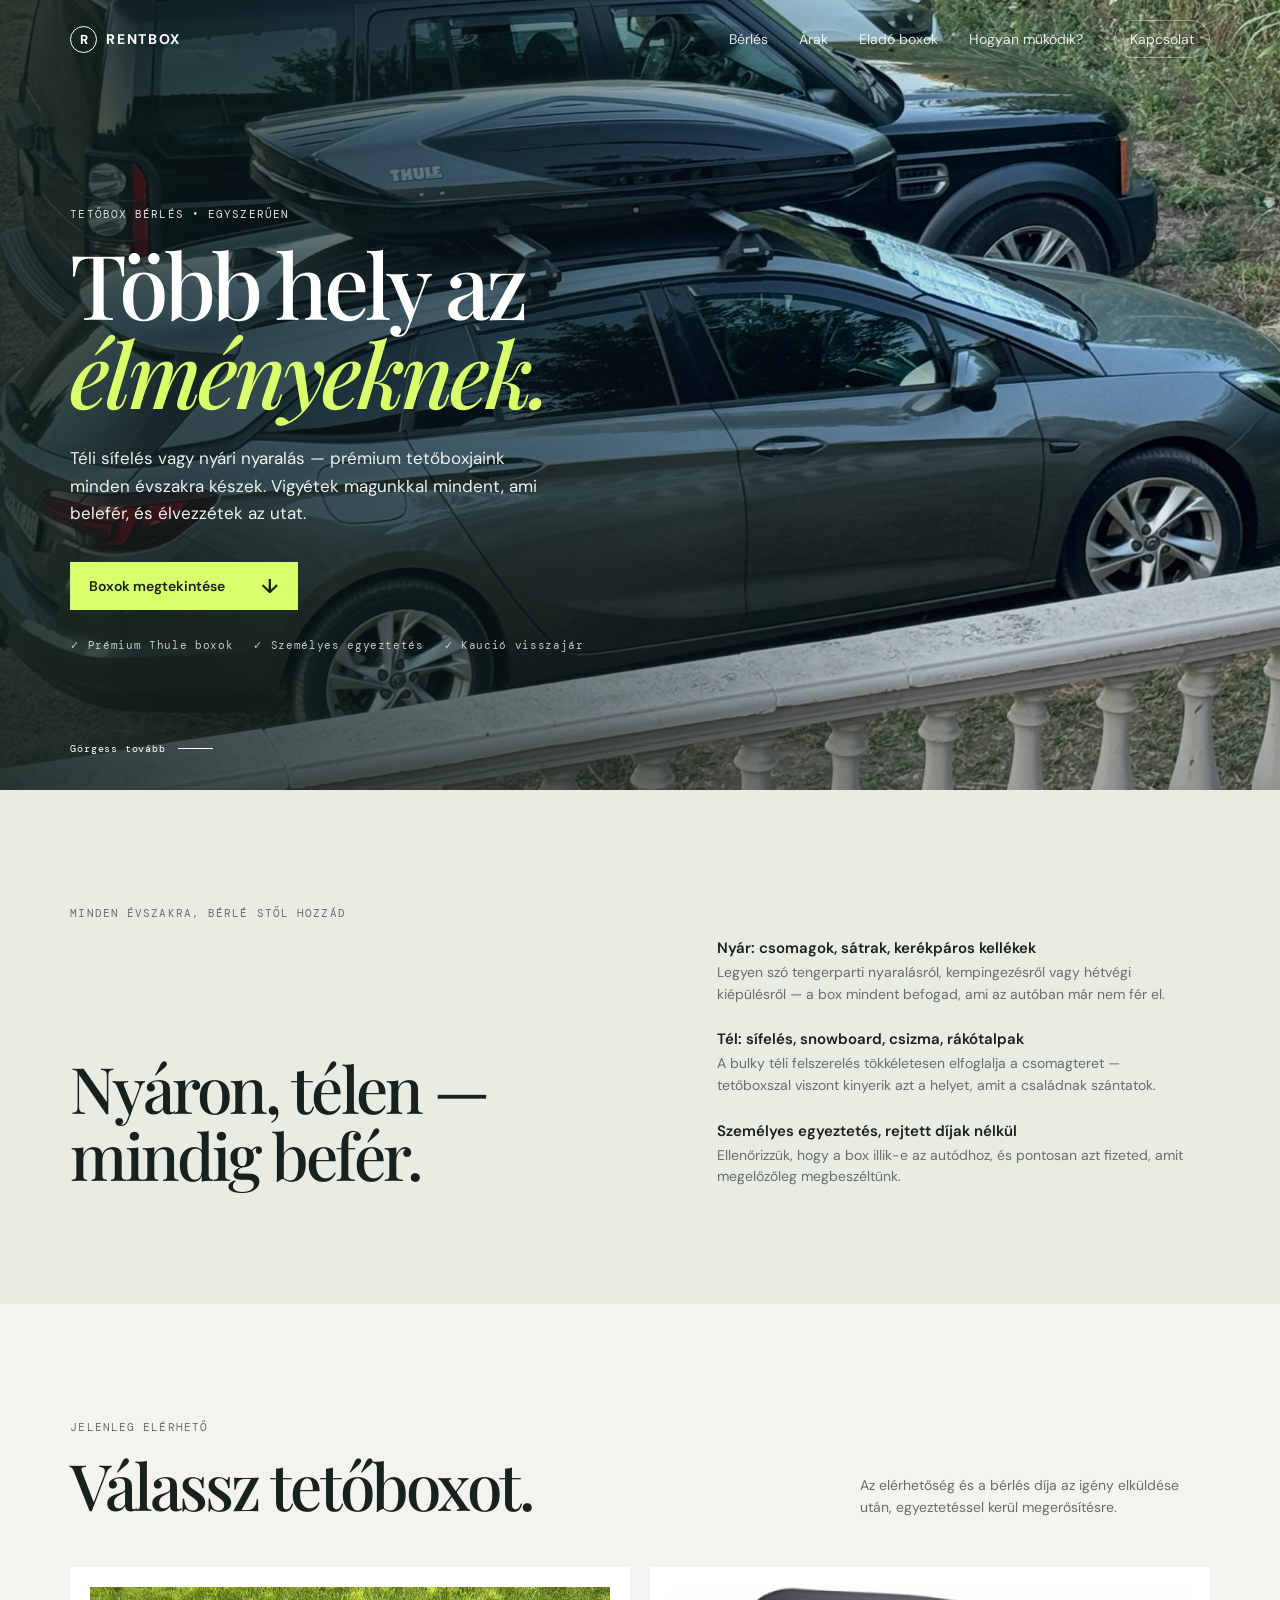
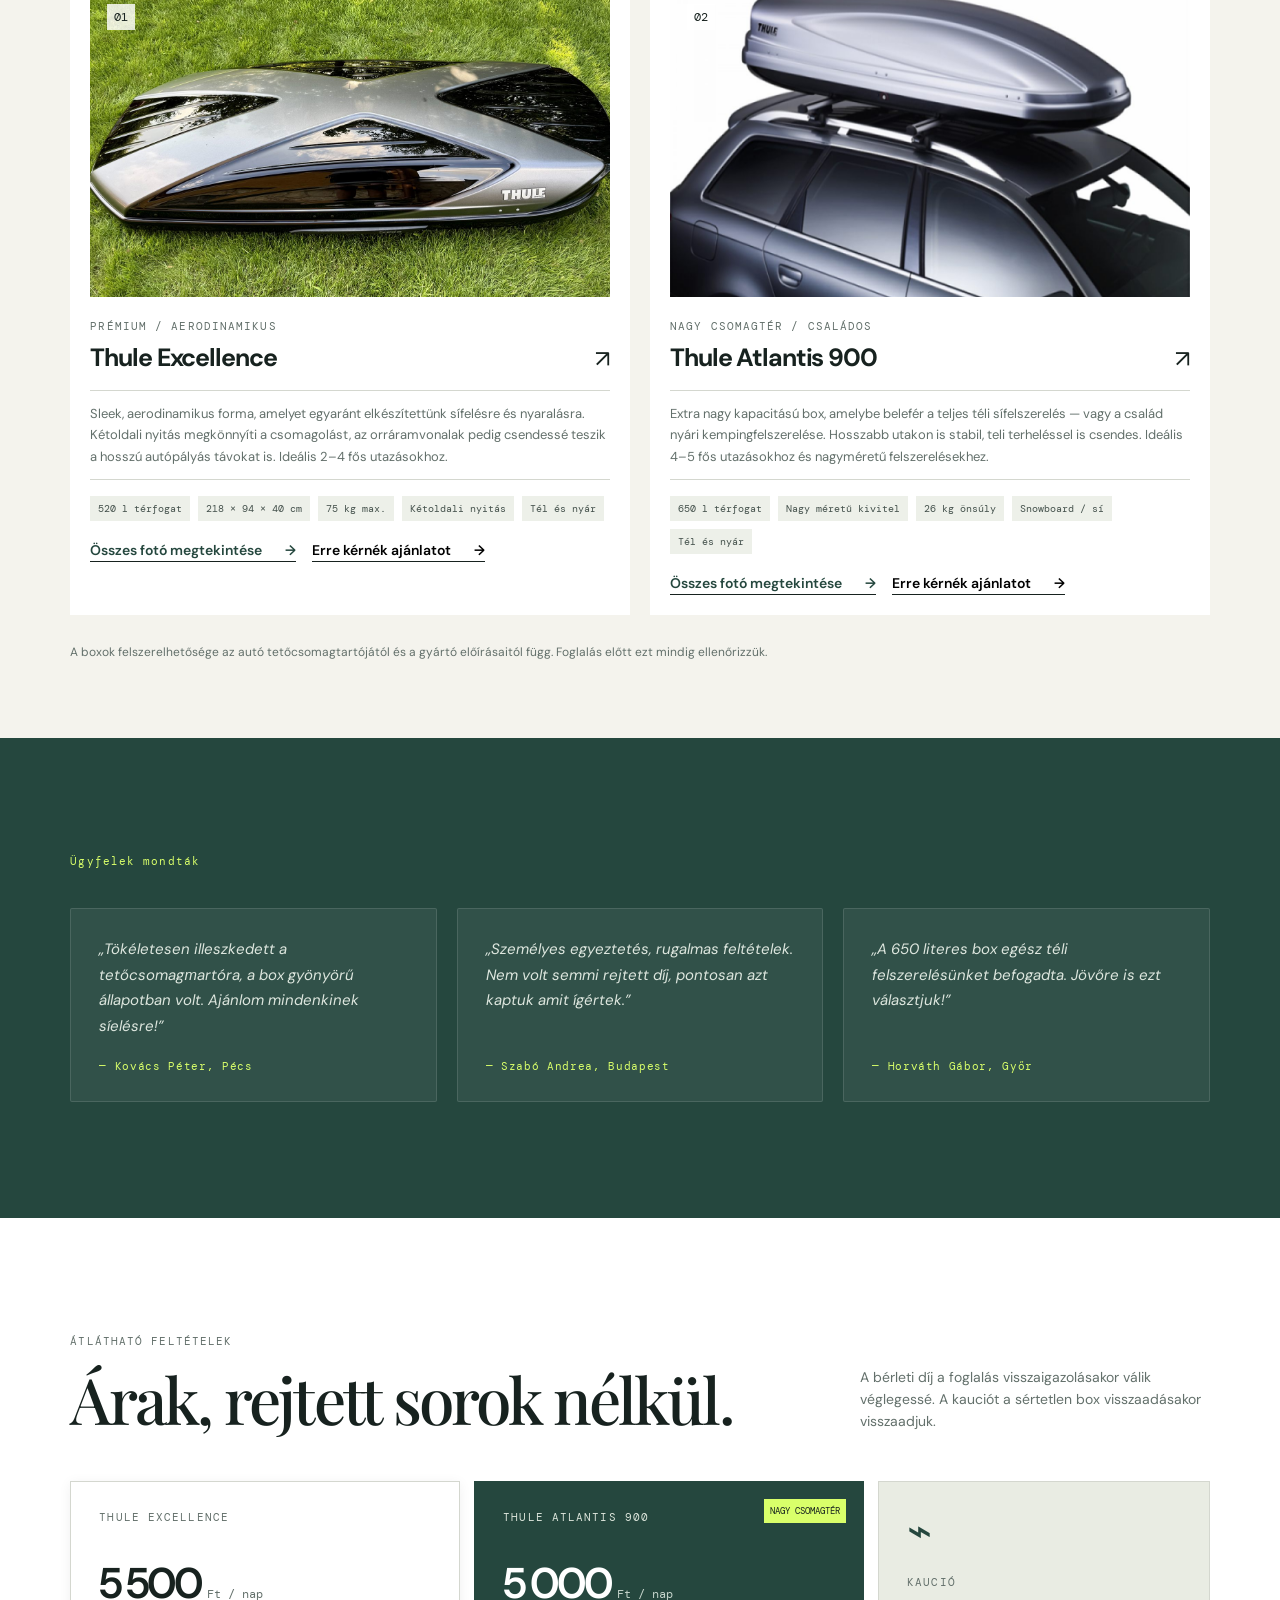
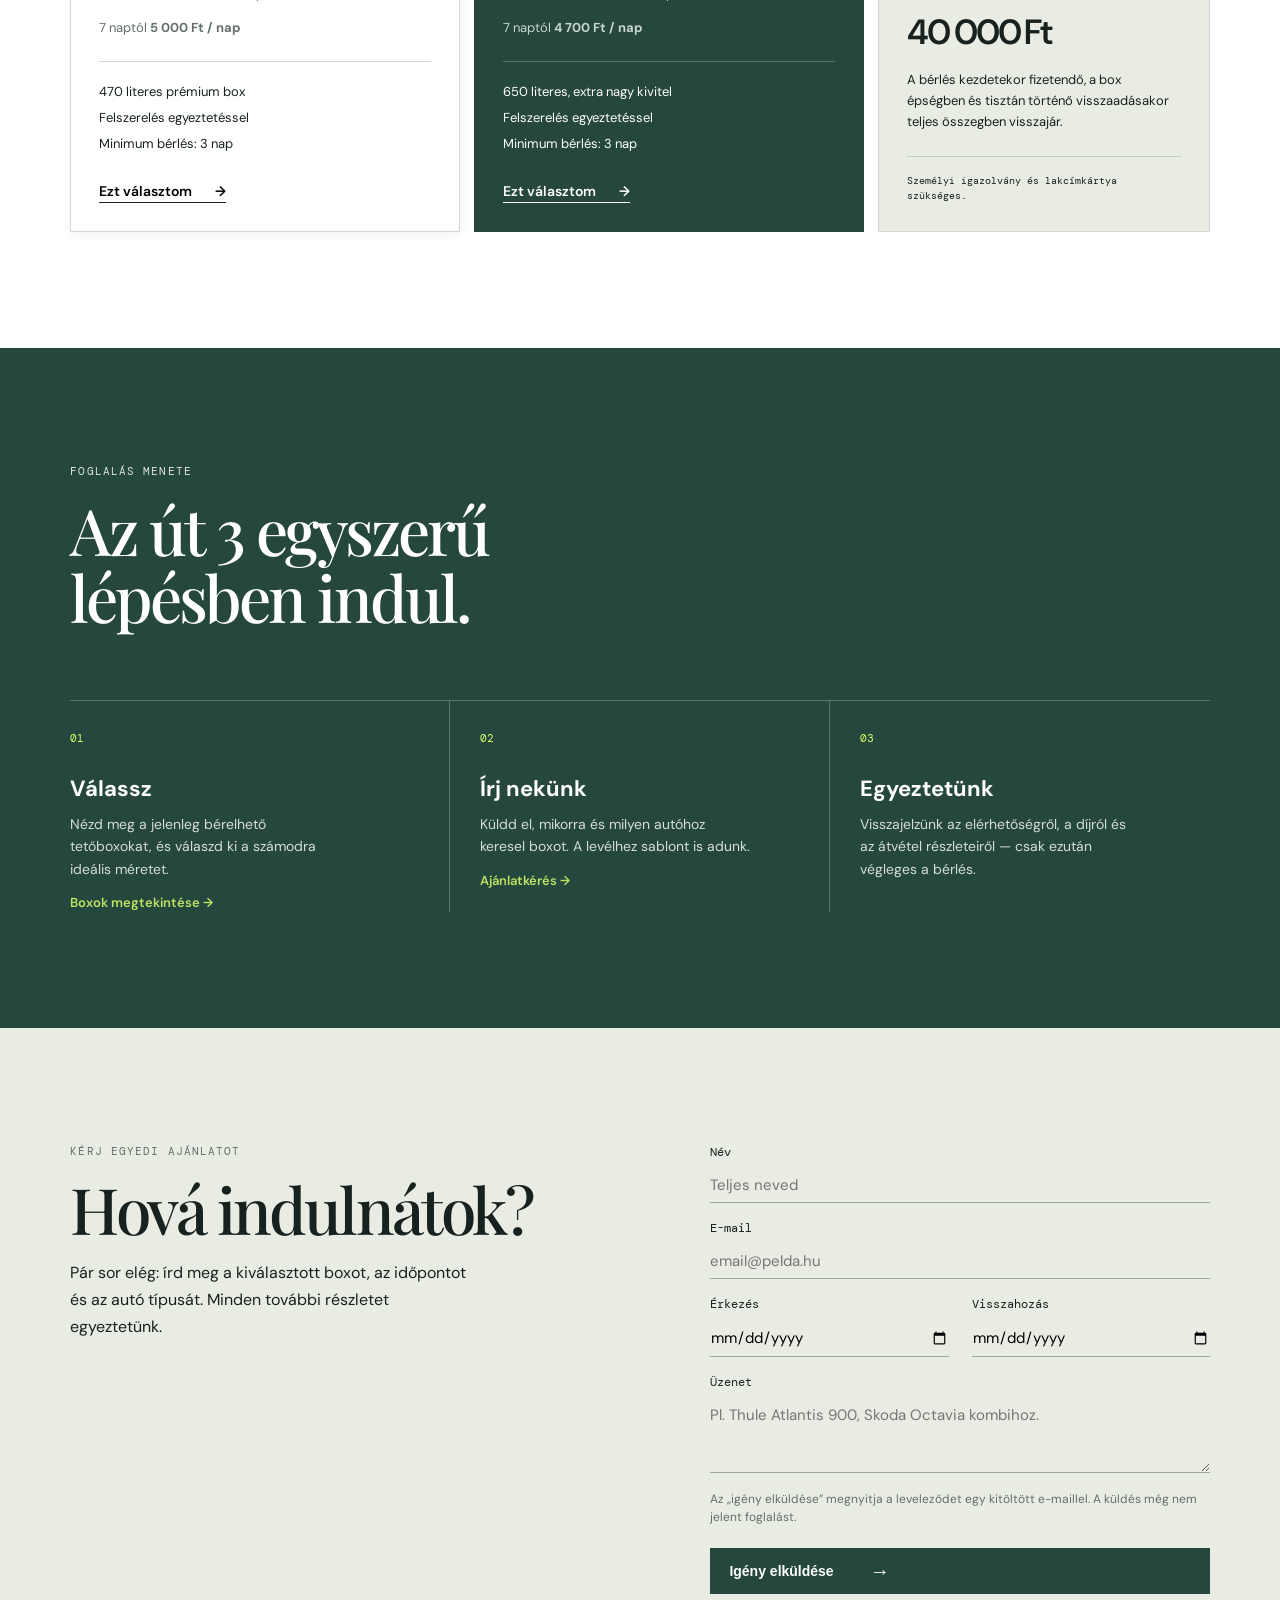
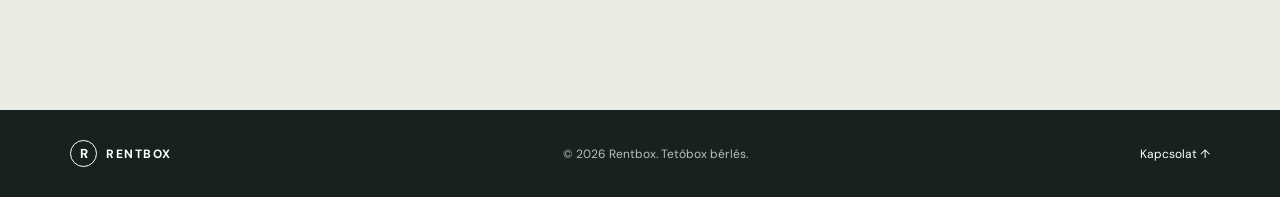
==== index.html @ 65884060 "Initial commit: RentBox — Thule tetőbox bérlő és eladó weboldal" ====
<!doctype html>
<html lang="hu">
  <head>
    <meta charset="UTF-8" />
    <meta name="viewport" content="width=device-width, initial-scale=1.0" />
    <meta name="description" content="Tetőbox bérlés egyszerűen, személyes egyeztetéssel." />
    <title>RENTBOX — Tetőbox bérlés</title>
    <link rel="stylesheet" href="styles.css" />
  </head>
  <body>
    <div class="page-loader" aria-hidden="true"><span class="brand-mark">R</span></div>
    <header class="site-header">
      <a class="brand" href="#top" aria-label="Rentbox főoldal"><span class="brand-mark">R</span>RENTBOX</a>
      <button class="nav-toggle" type="button" aria-expanded="false" aria-controls="navigation"><span></span><span></span></button>
      <nav id="navigation"><a href="#boxok">Bérlés</a><a href="#arak">Árak</a><a href="elado.html">Eladó boxok</a><a href="#hogyan">Hogyan működik?</a><a href="#kapcsolat" class="nav-contact">Kapcsolat</a></nav>
    </header>

    <main id="top">
      <section class="hero">
        <div class="hero-photo" role="img" aria-label="Autó tetőboxszal egy hegyi úton"></div>
        <div class="hero-overlay"></div>
        <div class="hero-content reveal">
          <p class="eyebrow light">TETŐBOX BÉRLÉS • EGYSZERŰEN</p>
          <h1>Több hely az<br /><em>élményeknek.</em></h1>
          <p class="hero-copy">Téli sífelés vagy nyári nyaralás — prémium tetőboxjaink minden évszakra készek. Vigyétek magunkkal mindent, ami belefér, és élvezzétek az utat.</p>
          <a href="#boxok" class="button button-light">Boxok megtekintése <span>↓</span></a>
          <div class="hero-trust">
            <span>✓ Prémium Thule boxok</span>
            <span>✓ Személyes egyeztetés</span>
            <span>✓ Kaució visszajár</span>
          </div>
        </div>
        <div class="scroll-note">Görgess tovább <span></span></div>
      </section>

      <section class="intro section-padding">
        <p class="eyebrow">MINDEN ÉVSZAKRA, BÉRLÉ STŐL HOZZÁD</p>
        <div class="intro-grid">
          <h2>Nyáron, télen —<br />mindig befér.</h2>
          <div class="feature-list">
            <div class="feature-item">
              <strong>Nyár: csomagok, sátrak, kerékpáros kellékek</strong>
              <p>Legyen szó tengerparti nyaralásról, kempingezésről vagy hétvégi kiépülésről — a box mindent befogad, ami az autóban már nem fér el.</p>
            </div>
            <div class="feature-item">
              <strong>Tél: sífelés, snowboard, csizma, rákótalpak</strong>
              <p>A bulky téli felszerelés tökkéletesen elfoglalja a csomagteret — tetőboxszal viszont kinyerik azt a helyet, amit a családnak szántatok.</p>
            </div>
            <div class="feature-item">
              <strong>Személyes egyeztetés, rejtett díjak nélkül</strong>
              <p>Ellenőrizzük, hogy a box illik-e az autódhoz, és pontosan azt fizeted, amit megelőzőleg megbeszéltünk.</p>
            </div>
          </div>
        </div>
      </section>

      <section id="boxok" class="boxes section-padding">
        <div class="section-heading"><div><p class="eyebrow">JELENLEG ELÉRHETŐ</p><h2>Válassz tetőboxot.</h2></div><p>Az elérhetőség és a bérlés díja az igény elküldése után, egyeztetéssel kerül megerősítésre.</p></div>
        <div class="product-grid">
          <article class="product-card reveal">
            <div class="product-visual visual-excellence"><span class="product-number">01</span><button class="image-open" type="button" data-image="images/web/IMG_8900.jpg" data-alt="Thule Excellence tetőbox nagy nézetben"><img src="images/web/IMG_8900.jpg" alt="Thule Excellence tetőbox" /></button></div>
            <div class="product-details"><div><p class="eyebrow">PRÉMIUM / AERODINAMIKUS</p><h3>Thule Excellence</h3></div><span class="arrow">↗</span></div>
            <p class="product-desc">Sleek, aerodinamikus forma, amelyet egyaránt elkészítettünk sífelésre és nyaralásra. Kétoldali nyitás megkönnyíti a csomagolást, az orráramvonalak pedig csendessé teszik a hosszú autópályás távokat is. Ideális 2–4 fős utazásokhoz.</p>
            <div class="specs"><span>520 l térfogat</span><span>218 × 94 × 40 cm</span><span>75 kg max.</span><span>Kétoldali nyitás</span><span>Tél és nyár</span></div>
            <button class="text-link gallery-open" data-gallery="excellence">Összes fotó megtekintése <span>→</span></button><button class="text-link choose-box" data-box="Thule Excellence">Erre kérnék ajánlatot <span>→</span></button>
          </article>
          <article class="product-card reveal">
            <div class="product-visual visual-atlantis"><span class="product-number">02</span><button class="image-open" type="button" data-image="images/web/atlantis-900.jpg" data-alt="Thule Atlantis 900 tetőbox autóra szerelve, nagy nézetben"><img src="images/web/atlantis-900.jpg" alt="Thule Atlantis 900 tetőbox autóra szerelve" /></button></div>
            <div class="product-details"><div><p class="eyebrow">NAGY CSOMAGTÉR / CSALÁDOS</p><h3>Thule Atlantis 900</h3></div><span class="arrow">↗</span></div>
            <p class="product-desc">Extra nagy kapacitású box, amelybe belefér a teljes téli sífelszerelés — vagy a család nyári kempingfelszerelése. Hosszabb utakon is stabil, teli terheléssel is csendes. Ideális 4–5 fős utazásokhoz és nagyméretű felszerelésekhez.</p>
            <div class="specs"><span>650 l térfogat</span><span>Nagy méretű kivitel</span><span>26 kg önsúly</span><span>Snowboard / sí</span><span>Tél és nyár</span></div>
            <button class="text-link gallery-open" data-gallery="atlantis">Összes fotó megtekintése <span>→</span></button><button class="text-link choose-box" data-box="Thule Atlantis 900">Erre kérnék ajánlatot <span>→</span></button>
          </article>
        </div>
        <p class="product-note">A boxok felszerelhetősége az autó tetőcsomagtartójától és a gyártó előírásaitól függ. Foglalás előtt ezt mindig ellenőrizzük.</p>
      </section>

      <section class="testimonials section-padding">
        <p class="eyebrow">Ügyfelek mondták</p>
        <div class="testimonials-grid">
          <blockquote class="testimonial-card">
            <p>„Tökéletesen illeszkedett a tetőcsomagтartóra, a box gyönyörű állapotban volt. Ajánlom mindenkinek síelésre!”</p>
            <cite>— Kovács Péter, Pécs</cite>
          </blockquote>
          <blockquote class="testimonial-card">
            <p>„Személyes egyeztetés, rugalmas feltételek. Nem volt semmi rejtett díj, pontosan azt kaptuk amit ígértek.”</p>
            <cite>— Szabó Andrea, Budapest</cite>
          </blockquote>
          <blockquote class="testimonial-card">
            <p>„A 650 literes box egész téli felszerelésünket befogadta. Jövőre is ezt választjuk!”</p>
            <cite>— Horváth Gábor, Győr</cite>
          </blockquote>
        </div>
      </section>

      <section id="arak" class="pricing section-padding">
        <div class="section-heading"><div><p class="eyebrow">ÁTLÁTHATÓ FELTÉTELEK</p><h2>Árak, rejtett sorok nélkül.</h2></div><p>A bérleti díj a foglalás visszaigazolásakor válik véglegessé. A kauciót a sértetlen box visszaadásakor visszaadjuk.</p></div>
        <div class="price-grid">
          <article class="price-card"><p class="eyebrow">THULE EXCELLENCE</p><h3>5 500 <small>Ft / nap</small></h3><p class="longer">7 naptól <strong>5 000 Ft / nap</strong></p><ul><li>470 literes prémium box</li><li>Felszerelés egyeztetéssel</li><li>Minimum bérlés: 3 nap</li></ul><button class="text-link choose-box" data-box="Thule Excellence">Ezt választom <span>→</span></button></article>
          <article class="price-card featured"><span class="price-badge">NAGY CSOMAGTÉR</span><p class="eyebrow">THULE ATLANTIS 900</p><h3>5 000 <small>Ft / nap</small></h3><p class="longer">7 naptól <strong>4 700 Ft / nap</strong></p><ul><li>650 literes, extra nagy kivitel</li><li>Felszerelés egyeztetéssel</li><li>Minimum bérlés: 3 nap</li></ul><button class="text-link choose-box" data-box="Thule Atlantis 900">Ezt választom <span>→</span></button></article>
          <aside class="deposit-card"><span class="deposit-icon">⌁</span><p class="eyebrow">KAUCIÓ</p><strong>40 000 Ft</strong><p>A bérlés kezdetekor fizetendő, a box épségben és tisztán történő visszaadásakor teljes összegben visszajár.</p><span class="deposit-detail">Személyi igazolvány és lakcímkártya szükséges.</span></aside>
        </div>
      </section>

      <section id="hogyan" class="steps section-padding">
        <p class="eyebrow light">FOGLALÁS MENETE</p><h2>Az út 3 egyszerű lépésben indul.</h2>
        <div class="steps-grid">
          <article>
            <span class="step-num">01</span>
            <h3>Válassz</h3>
            <p>Nézd meg a jelenleg bérelhető tetőboxokat, és válaszd ki a számodra ideális méretet.</p>
            <a href="#boxok" class="step-link">Boxok megtekintése →</a>
          </article>
          <article>
            <span class="step-num">02</span>
            <h3>Írj nekünk</h3>
            <p>Küldd el, mikorra és milyen autóhoz keresel boxot. A levélhez sablont is adunk.</p>
            <a href="#kapcsolat" class="step-link">Ajánlatkérés →</a>
          </article>
          <article>
            <span class="step-num">03</span>
            <h3>Egyeztetünk</h3>
            <p>Visszajelzünk az elérhetőségről, a díjról és az átvétel részleteiről — csak ezután végleges a bérlés.</p>
          </article>
        </div>
      </section>

      <section id="kapcsolat" class="contact section-padding">
        <div><p class="eyebrow">KÉRJ EGYEDI AJÁNLATOT</p><h2>Hová indulnátok?</h2><p class="contact-copy">Pár sor elég: írd meg a kiválasztott boxot, az időpontot és az autó típusát. Minden további részletet egyeztetünk.</p></div>
        <form id="inquiry-form" class="inquiry-form">
          <label>Név<input required name="name" autocomplete="name" placeholder="Teljes neved" /></label>
          <label>E-mail<input required name="email" type="email" autocomplete="email" placeholder="email@pelda.hu" /></label>
          <div class="form-row"><label>Érkezés<input required name="from" type="date" /></label><label>Visszahozás<input required name="to" type="date" /></label></div>
          <label>Üzenet<textarea name="message" rows="3" placeholder="Pl. Thule Atlantis 900, Skoda Octavia kombihoz."></textarea></label>
          <p class="form-hint">Az „igény elküldése” megnyitja a leveleződet egy kitöltött e-maillel. A küldés még nem jelent foglalást.</p>
          <button class="button button-dark" type="submit">Igény elküldése <span>→</span></button>
        </form>
      </section>
    </main>
    <footer><a class="brand" href="#top"><span class="brand-mark">R</span>RENTBOX</a><p>© <span id="year"></span> Rentbox. Tetőbox bérlés.</p><a href="#kapcsolat">Kapcsolat ↑</a></footer>
    <dialog class="image-modal" id="image-modal"><button class="modal-close" type="button" aria-label="Kép bezárása">×</button><button class="gallery-nav gallery-prev" type="button" aria-label="Előző kép">←</button><img src="" alt="" /><button class="gallery-nav gallery-next" type="button" aria-label="Következő kép">→</button><p class="gallery-counter"></p></dialog>
    <script src="script.js"></script>
  </body>
</html>
---- styles.css ----
@import url('https://fonts.googleapis.com/css2?family=DM+Mono&family=DM+Sans:opsz,wght@9..40,400;9..40,500;9..40,600;9..40,700&family=Playfair+Display:ital,wght@0,500;0,600;1,500;1,600&display=swap');
:root{--ink:#17221f;--paper:#f4f3ed;--green:#25473e;--acid:#d9ff6a;--line:#d4d7cf;--muted:#63706b}*{box-sizing:border-box}html{scroll-behavior:smooth}body{margin:0;background:var(--paper);color:var(--ink);font-family:'DM Sans',sans-serif}a{color:inherit;text-decoration:none}.site-header{height:78px;display:flex;align-items:center;justify-content:space-between;padding:0 5.5vw;position:absolute;width:100%;z-index:5;color:#fff}.brand{font-weight:700;letter-spacing:.12em;font-size:14px;display:flex;align-items:center;gap:9px}.brand-mark{height:27px;width:27px;border:1px solid currentColor;border-radius:50%;display:grid;place-items:center;font-size:13px;letter-spacing:0}nav{display:flex;align-items:center;gap:31px;font-size:14px}nav a{opacity:.88}nav a:hover{opacity:1}.nav-contact{border:1px solid #ffffff70;border-radius:20px;padding:9px 15px}.nav-toggle{display:none}.hero{height:min(790px,100svh);min-height:620px;position:relative;color:white;overflow:hidden}.hero-photo{position:absolute;inset:0;background:url('https://images.unsplash.com/photo-1504215680853-026ed2a45def?auto=format&fit=crop&w=2000&q=85') center/cover;animation:drift 16s ease-in-out infinite alternate}.hero-overlay{position:absolute;inset:0;background:linear-gradient(90deg,rgba(13,27,23,.82) 0%,rgba(13,27,23,.47) 44%,rgba(13,27,23,.08) 75%),linear-gradient(0deg,rgba(13,27,23,.25),transparent 40%)}.hero-content{position:relative;z-index:1;padding:clamp(155px,23vh,210px) 5.5vw 0;max-width:810px}.eyebrow{font:11px 'DM Mono',monospace;letter-spacing:.1em;color:var(--muted);margin:0 0 18px}.eyebrow.light{color:#dce5db}.hero h1,h2{font-family:'Playfair Display',serif;font-weight:500;letter-spacing:-.045em}.hero h1{font-size:clamp(54px,7vw,102px);line-height:.99;margin:0}.hero h1 em{color:var(--acid);font-weight:500}.hero-copy{font-size:17px;line-height:1.6;max-width:490px;margin:29px 0 35px;color:#edf2eb}.button{display:inline-flex;align-items:center;gap:36px;padding:15px 19px;font-size:14px;font-weight:600;border:0;cursor:pointer;transition:transform .25s,background .25s}.button:hover{transform:translateY(-3px)}.button span{font-size:20px;line-height:12px}.button-light{background:var(--acid);color:var(--ink)}.button-dark{background:var(--green);color:#fff}.scroll-note{position:absolute;z-index:1;bottom:35px;left:5.5vw;font:10px 'DM Mono';letter-spacing:.08em;display:flex;align-items:center;gap:12px}.scroll-note span{width:35px;height:1px;background:#fff}.section-padding{padding:116px 5.5vw}.intro{background:#e9ece3}.intro-grid{display:grid;grid-template-columns:1fr 1fr;gap:12vw;align-items:end}.intro h2,.section-heading h2,.contact h2{font-size:clamp(41px,5vw,72px);line-height:1.04;margin:0}.intro-grid p{font-size:18px;line-height:1.65;max-width:470px;margin:0}.boxes{padding-bottom:76px}.section-heading{display:flex;justify-content:space-between;gap:50px;align-items:end;margin-bottom:48px}.section-heading>p{max-width:350px;font-size:14px;line-height:1.6;color:var(--muted);margin:0}.product-grid{display:grid;grid-template-columns:1fr 1fr;gap:20px}.product-card{padding:20px;background:#fff}.product-visual{height:310px;position:relative;overflow:hidden;isolation:isolate}.visual-excellence{background:linear-gradient(145deg,#d6dfd6,#a8b9ae)}.visual-atlantis{background:linear-gradient(145deg,#cdd2cc,#9da9a0)}.product-visual:after{content:'';position:absolute;inset:auto -10% -18%;height:45%;background:#193b32;transform:rotate(-7deg);z-index:-1}.product-number{font:12px 'DM Mono';position:absolute;top:17px;left:17px}.roofbox-shape{position:absolute;width:69%;height:35%;border-radius:65% 42% 25% 18%/90% 87% 20% 25%;background:linear-gradient(155deg,#4f5955,#111918 60%,#52635c);top:30%;left:16%;transform:rotate(-8deg);box-shadow:0 24px 23px #10251d75}.visual-atlantis .roofbox-shape{width:75%;height:42%;top:27%;left:11%;border-radius:53% 34% 19% 16%/85% 90% 19% 30%;background:linear-gradient(160deg,#485451,#121b19 64%,#3d4b46)}.roofbox-shape:before{content:'';position:absolute;inset:9% 4% 18%;border-radius:inherit;background:linear-gradient(180deg,#6e7973,#273330 52%,#101514)}.roofbox-shape i{position:absolute;height:4px;width:61%;background:#a5b8aa;bottom:3px;left:22%;transform:skew(-35deg);z-index:1}.product-details{display:flex;justify-content:space-between;align-items:end;padding:22px 0 16px;border-bottom:1px solid var(--line)}.product-details .eyebrow{margin:0 0 8px}.product-details h3{font-size:25px;letter-spacing:-.045em;margin:0}.arrow{font-size:24px}.specs{display:flex;flex-wrap:wrap;gap:8px;padding:16px 0}.specs span{font:10px 'DM Mono';padding:6px 8px;background:#edf0e9;color:#44514c}.text-link{border:0;background:none;padding:0 0 2px;border-bottom:1px solid var(--ink);font:600 14px 'DM Sans';cursor:pointer}.text-link span{margin-left:20px}.product-desc{font-size:13px;line-height:1.65;color:var(--muted);margin:12px 0 0;padding-bottom:12px;border-bottom:1px solid var(--line)}.product-note{font-size:12px;color:var(--muted);line-height:1.6;margin:28px 0 0}.steps{background:var(--green);color:#fff}.steps h2{font-size:clamp(39px,5vw,68px);max-width:650px;line-height:1.05;margin:0 0 70px}.steps-grid{display:grid;grid-template-columns:repeat(3,1fr);border-top:1px solid #ffffff40}.steps-grid article{padding:25px 30px 0 0;min-height:190px;border-right:1px solid #ffffff40}.steps-grid article+article{padding-left:30px}.steps-grid article:last-child{border:0}.steps-grid span{font:11px 'DM Mono';color:var(--acid)}.steps-grid h3{font-size:22px;margin:27px 0 10px}.steps-grid p{margin:0;font-size:14px;line-height:1.6;color:#d5ddd8;max-width:270px}.contact{display:grid;grid-template-columns:1fr 1fr;gap:11vw;background:#e9ece3}.contact-copy{max-width:410px;font-size:16px;line-height:1.7}.inquiry-form{display:flex;flex-direction:column;gap:17px}.inquiry-form label{font:12px 'DM Mono';display:flex;flex-direction:column;gap:8px}.inquiry-form input,.inquiry-form textarea{background:transparent;border:0;border-bottom:1px solid #9ba7a0;border-radius:0;font:15px 'DM Sans';padding:7px 0;outline:none}.inquiry-form input:focus,.inquiry-form textarea:focus{border-color:var(--green)}.form-row{display:grid;grid-template-columns:1fr 1fr;gap:23px}.form-hint{font-size:12px;line-height:1.5;color:var(--muted);margin:0 0 5px}footer{display:flex;align-items:center;justify-content:space-between;padding:30px 5.5vw;background:#17221f;color:#fff;font-size:12px}footer .brand{font-size:12px}footer p{margin:0;color:#b6c0ba}@keyframes drift{to{transform:scale(1.045)}}.reveal{animation:enter .7s ease-out both}@keyframes enter{from{opacity:0;transform:translateY(18px)}to{opacity:1;transform:none}}@media(max-width:700px){.site-header{height:66px;padding:0 22px}.nav-toggle{display:flex;flex-direction:column;gap:5px;border:0;background:transparent;padding:8px}.nav-toggle span{display:block;width:22px;height:1px;background:#fff}nav{display:none;position:absolute;top:58px;right:20px;background:#fff;color:var(--ink);padding:18px;flex-direction:column;align-items:stretch;gap:13px;box-shadow:0 10px 35px #0003}nav.open{display:flex}.nav-contact{border-color:var(--line)}.hero{min-height:660px}.hero-content{padding:155px 22px 0}.hero h1{font-size:57px}.hero-copy{font-size:15px}.scroll-note{left:22px}.section-padding{padding:75px 22px}.intro-grid,.contact{grid-template-columns:1fr;gap:30px}.intro h2,.section-heading h2,.contact h2{font-size:43px}.intro-grid p{font-size:16px}.section-heading{display:block;margin-bottom:28px}.section-heading>p{margin-top:20px}.product-grid{grid-template-columns:1fr;gap:15px}.product-visual{height:250px}.steps h2{margin-bottom:45px}.steps-grid{grid-template-columns:1fr}.steps-grid article,.steps-grid article+article{border-right:0;border-bottom:1px solid #ffffff40;padding:25px 0;min-height:0}.steps-grid article:last-child{border-bottom:0}.contact{gap:46px}.form-row{gap:15px}footer{padding:27px 22px;align-items:flex-start;gap:16px;flex-wrap:wrap}footer p{order:3;flex-basis:100%}}
/* Saját termékfotók */
.hero-photo{background-image:url('images/ThuleExcellence/IMG_8676.JPEG');background-position:center 56%}
.product-visual{background:#e7e9e3}
.product-visual::after{display:none}
.product-visual img{width:100%;height:100%;object-fit:cover;display:block;transition:transform .5s ease}
.product-card:hover .product-visual img{transform:scale(1.035)}
.visual-excellence img{object-position:center 55%}
.visual-atlantis img{object-position:center}
.product-number{z-index:1;padding:5px 7px;background:#ffffffcf}

.sales-page{background:#f4f3ed}.sales-header{height:80px;padding:0 5.5vw;display:flex;align-items:center;justify-content:space-between;background:var(--green);color:#fff}.back-link{font-size:13px}.sales-hero{padding:110px 5.5vw 80px;background:var(--green);color:#fff}.sales-hero .eyebrow{color:#dce5db}.sales-hero h1{font:500 clamp(55px,8vw,110px)/.94 'Playfair Display';letter-spacing:-.065em;margin:0}.sales-hero h1 em{color:var(--acid)}.sales-hero>p:last-child{max-width:440px;color:#dbe2dd;line-height:1.65;margin:28px 0 0}.sales-list{padding:30px 5.5vw 110px}.sale-item{display:grid;grid-template-columns:1.15fr .85fr;min-height:490px;background:#fff;margin-bottom:24px}.sale-item.alternate{direction:rtl}.sale-item.alternate>*{direction:ltr}.sale-photo{border:0;padding:0;position:relative;overflow:hidden;background:#d7ded7;cursor:zoom-in}.sale-photo img{width:100%;height:100%;object-fit:cover;display:block;transition:transform .55s ease}.sale-photo:hover img{transform:scale(1.04)}.sale-photo span{position:absolute;left:20px;bottom:20px;padding:9px 12px;background:#ffffffdf;color:var(--ink);font:11px 'DM Mono'}.sale-copy{padding:55px;display:flex;flex-direction:column;align-items:flex-start}.sale-copy h2{font-size:43px;margin:0 0 16px}.sale-description{font-size:15px;line-height:1.65;max-width:390px;margin:0}.sale-meta{display:flex;flex-wrap:wrap;gap:7px;margin:26px 0}.sale-meta span{font:10px 'DM Mono';background:#edf0e9;padding:6px 8px}.sale-price{width:100%;border-top:1px solid var(--line);padding:16px 0 22px;margin-top:auto;display:flex;justify-content:space-between;align-items:end}.sale-price span{font:11px 'DM Mono';color:var(--muted)}.sale-price strong{font-size:16px}@media(max-width:700px){.sales-header{padding:0 22px}.sales-hero{padding:75px 22px 65px}.sales-list{padding:16px 22px 70px}.sale-item,.sale-item.alternate{grid-template-columns:1fr;direction:ltr}.sale-photo{height:300px}.sale-copy{padding:31px 24px;min-height:360px}.sale-copy h2{font-size:36px}}

.product-card>.text-link{margin:4px 16px 0 0}.gallery-open{color:var(--green)}.image-modal{position:relative}.gallery-nav{position:absolute;top:50%;transform:translateY(-50%);width:42px;height:42px;border:1px solid #ffffff85;border-radius:50%;background:#17221fba;color:white;font-size:20px;cursor:pointer}.gallery-prev{left:-60px}.gallery-next{right:-60px}.gallery-counter{position:absolute;bottom:-34px;left:0;right:0;color:white;text-align:center;font:11px 'DM Mono';margin:0}@media(max-width:700px){.gallery-prev{left:8px}.gallery-next{right:8px}.gallery-nav{top:auto;bottom:8px;transform:none;width:36px;height:36px}}

/* A dialogusnak saját méret kell: különben a százalékos képméret nullára zsugorodhat. */
.image-modal{width:min(90vw,1050px);height:min(82vh,720px);margin:0;display:none;place-items:center;position:fixed;top:50%;left:50%;transform:translate(-50%,-50%)}
.image-modal[open]{display:grid}
.image-modal img{width:100%;height:100%;max-width:none;max-height:none;object-fit:contain;background:#17221f}
@media(max-width:700px){.image-modal{width:94vw;height:72vh}}

.pricing{background:#fff}.price-grid{display:grid;grid-template-columns:1fr 1fr .85fr;gap:14px}.price-card,.deposit-card{padding:28px;min-height:337px;border:1px solid var(--line);display:flex;flex-direction:column;align-items:flex-start}.price-card.featured{background:var(--green);border-color:var(--green);color:#fff;position:relative}.price-card .eyebrow{margin-bottom:31px}.featured .eyebrow{color:#dce5db}.price-card h3{font:600 43px 'DM Sans';letter-spacing:-.07em;margin:0 0 8px}.price-card h3 small{font:12px 'DM Mono';letter-spacing:0;color:var(--muted)}.featured h3 small{color:#c6d5cc}.longer{font-size:13px;color:var(--muted);margin:0 0 25px}.featured .longer{color:#c6d5cc}.price-card ul{list-style:none;padding:17px 0 0;margin:0 0 25px;border-top:1px solid var(--line);width:100%;font-size:13px;line-height:2}.featured ul{border-color:#ffffff3b}.price-card .text-link{margin-top:auto}.featured .text-link{border-color:#fff;color:#fff}.price-badge{position:absolute;right:17px;top:17px;background:var(--acid);color:var(--ink);font:9px 'DM Mono';padding:6px}.deposit-card{background:#e9ece3}.deposit-icon{font-size:42px;color:var(--green);line-height:1;margin-bottom:auto}.deposit-card strong{font:600 35px 'DM Sans';letter-spacing:-.06em;margin:2px 0 15px}.deposit-card p:not(.eyebrow){font-size:13px;line-height:1.6;margin:0 0 auto}.deposit-detail{font:10px 'DM Mono';line-height:1.5;padding-top:16px;border-top:1px solid #bfc9c0;width:100%}

/* Interaktív, prémium részletek */
.page-loader{position:fixed;inset:0;z-index:100;background:var(--green);display:grid;place-items:center;transition:opacity .65s ease,visibility .65s ease}.page-loader .brand-mark{color:var(--acid);width:54px;height:54px;font-size:22px;animation:loaderPulse 1.1s ease-in-out infinite}.page-loader.is-hidden{opacity:0;visibility:hidden}.site-header{transition:background .35s,backdrop-filter .35s,height .35s}.site-header.is-scrolled{position:fixed;height:66px;background:#17221fec;backdrop-filter:blur(12px)}.hero-orbit{position:absolute;right:5.5vw;bottom:42px;width:100px;height:100px;border:1px solid #ffffff85;border-radius:50%;z-index:1;display:grid;place-items:center;animation:spin 14s linear infinite}.hero-orbit span{position:absolute;inset:7px;display:grid;place-items:center;font:8px 'DM Mono';letter-spacing:.15em;line-height:1;word-spacing:65px;text-align:center}.hero-orbit b{font-size:22px;font-weight:400}.image-open{display:block;width:100%;height:100%;padding:0;border:0;background:none;cursor:zoom-in}.image-modal{padding:0;border:0;background:transparent;max-width:min(90vw,1050px);overflow:visible}.image-modal::backdrop{background:#101916e8;backdrop-filter:blur(7px)}.image-modal img{display:block;max-width:100%;max-height:82vh;object-fit:contain}.modal-close{position:absolute;right:-12px;top:-12px;width:38px;height:38px;border:0;border-radius:50%;background:var(--acid);font-size:28px;line-height:1;cursor:pointer}.product-card{transition:transform .35s ease,box-shadow .35s ease}.product-card:hover{transform:translateY(-7px);box-shadow:0 18px 36px #13251d18}.reveal{opacity:0;transform:translateY(25px);animation:none}.reveal.is-visible{animation:enter .7s ease-out both}@keyframes spin{to{transform:rotate(360deg)}}@keyframes loaderPulse{50%{transform:scale(.75);opacity:.55}}@media(max-width:700px){.hero-orbit{right:22px;bottom:28px;width:74px;height:74px}.hero-orbit span{font-size:6px}.scroll-note{bottom:56px}.image-modal{max-width:94vw}.modal-close{right:0;top:-45px}}
@media(max-width:900px){.price-grid{grid-template-columns:1fr 1fr}.deposit-card{grid-column:span 2;min-height:230px}}@media(max-width:560px){.price-grid{grid-template-columns:1fr}.deposit-card{grid-column:auto;min-height:260px}.price-card,.deposit-card{padding:23px;min-height:305px}}

/* Aktív oldal nav link kiemelés */
nav a.nav-active { opacity: 1; border-bottom: 1.5px solid var(--acid); padding-bottom: 2px; }

/* sales-page: a header felett a sales-hero sötétzöld háttere van, ezért az absolute pozíció rendben van */
.sales-page .site-header { position: relative; background: var(--green); }
.sales-page .site-header.is-scrolled { position: sticky; top: 0; }

/* ── Hero trust bar ── */
.hero-trust { display: flex; flex-wrap: wrap; gap: 20px; margin-top: 28px; }
.hero-trust span { font: 11px 'DM Mono', monospace; letter-spacing: .06em; color: #d5ddd8; opacity: .9; }

/* ── Intro feature grid ── */
.feature-list { display: flex; flex-direction: column; gap: 24px; }
.feature-item { display: flex; flex-direction: column; gap: 4px; }
.feature-item strong { font: 600 15px 'DM Sans'; color: var(--ink); }
.feature-item p { margin: 0; font-size: 14px; line-height: 1.55; color: var(--muted); }

/* ── Product image hover overlay (zoom jelzés) ── */
.image-open { position: relative; }
.image-open::after { content: '\2197 Fot\00f3k'; position: absolute; bottom: 12px; right: 12px; background: rgba(23,34,31,.78); color: #fff; font: 11px 'DM Mono'; letter-spacing: .05em; padding: 6px 10px; opacity: 0; transition: opacity .25s; pointer-events: none; }
.product-card:hover .image-open::after { opacity: 1; }

/* ── Testimonials szekció ── */
.testimonials { background: var(--green); }
.testimonials .eyebrow { color: var(--acid); }
.testimonials-grid { display: grid; grid-template-columns: repeat(3, 1fr); gap: 20px; margin-top: 40px; }
.testimonial-card { margin: 0; padding: 28px; background: rgba(255,255,255,.06); border: 1px solid rgba(255,255,255,.12); border-radius: 2px; display: flex; flex-direction: column; gap: 20px; transition: background .25s, transform .25s; }
.testimonial-card:hover { background: rgba(255,255,255,.1); transform: translateY(-4px); }
.testimonial-card p { margin: 0; font-size: 15px; line-height: 1.7; color: #dde6de; font-style: italic; flex: 1; }
.testimonial-card cite { font: 11px 'DM Mono'; letter-spacing: .06em; color: var(--acid); font-style: normal; }

/* ── Árak kártya hover (nem-featured) ── */
.price-card:not(.featured) { box-shadow: 0 2px 12px rgba(19,37,29,.06); transition: box-shadow .25s, transform .25s; }
.price-card:not(.featured):hover { box-shadow: 0 10px 32px rgba(19,37,29,.13); transform: translateY(-4px); }

/* ── Steps: szám és link ── */
.step-num { font: 11px 'DM Mono'; color: var(--acid); }
.step-link { display: inline-block; margin-top: 14px; font: 600 13px 'DM Sans'; color: var(--acid); opacity: .85; transition: opacity .2s; }
.step-link:hover { opacity: 1; }

/* ── Reszponzív: új elemek mobilon ── */
@media(max-width: 700px) {
  .hero-trust { gap: 12px; }
  .testimonials-grid { grid-template-columns: 1fr; }
  .testimonial-card { padding: 22px; }
  .feature-list { gap: 20px; }
}
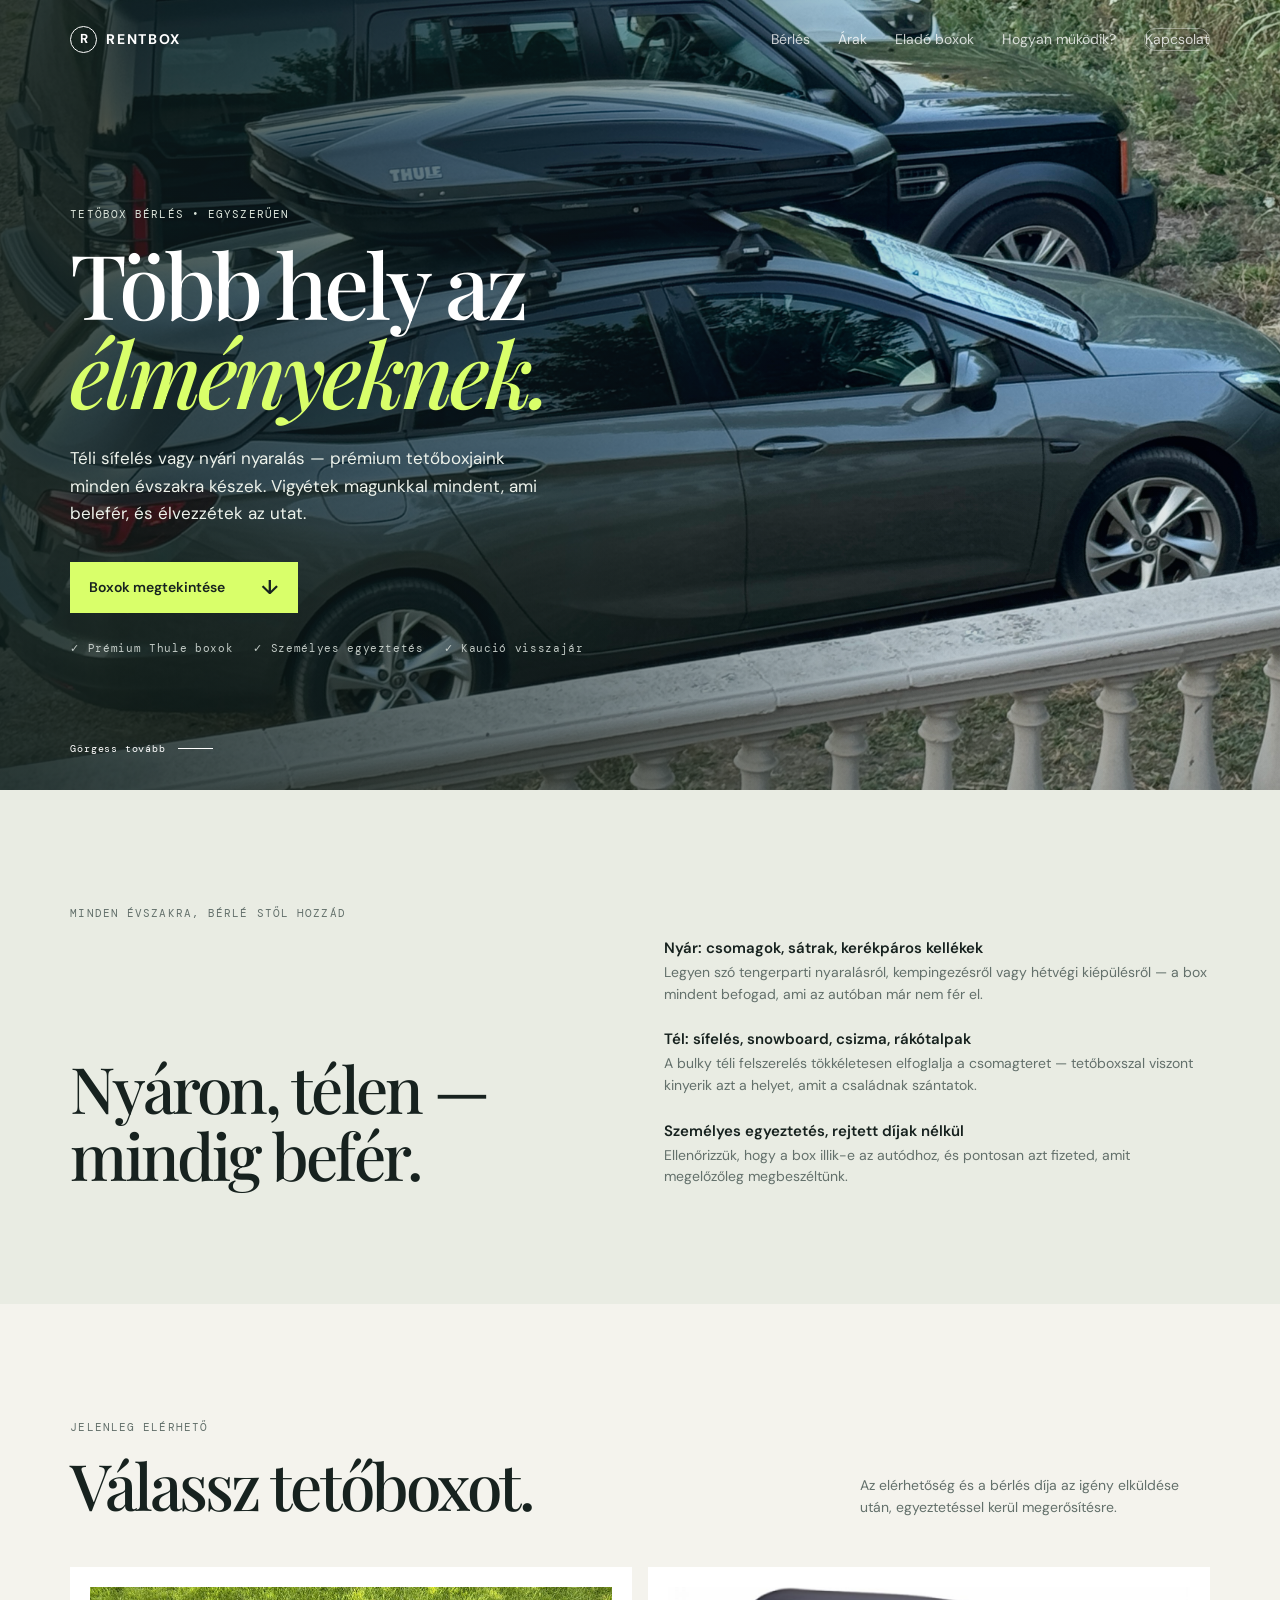
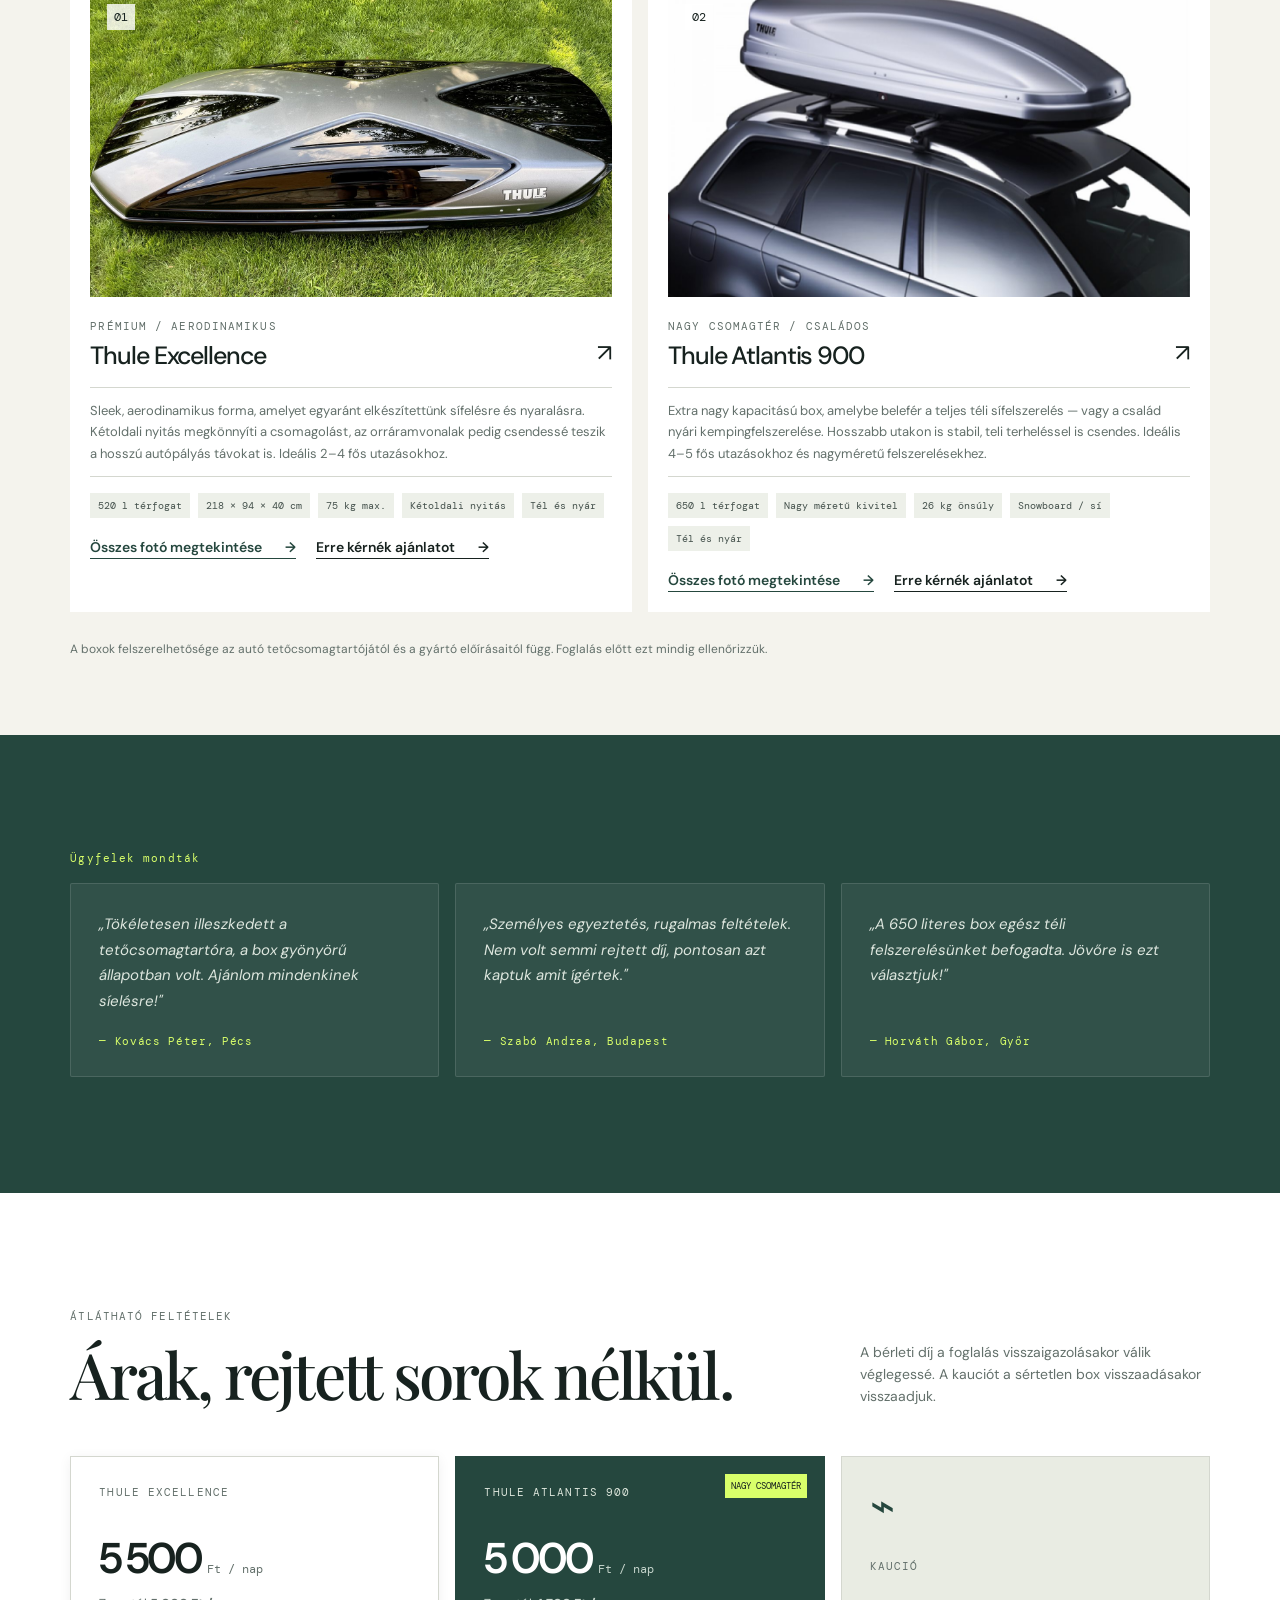
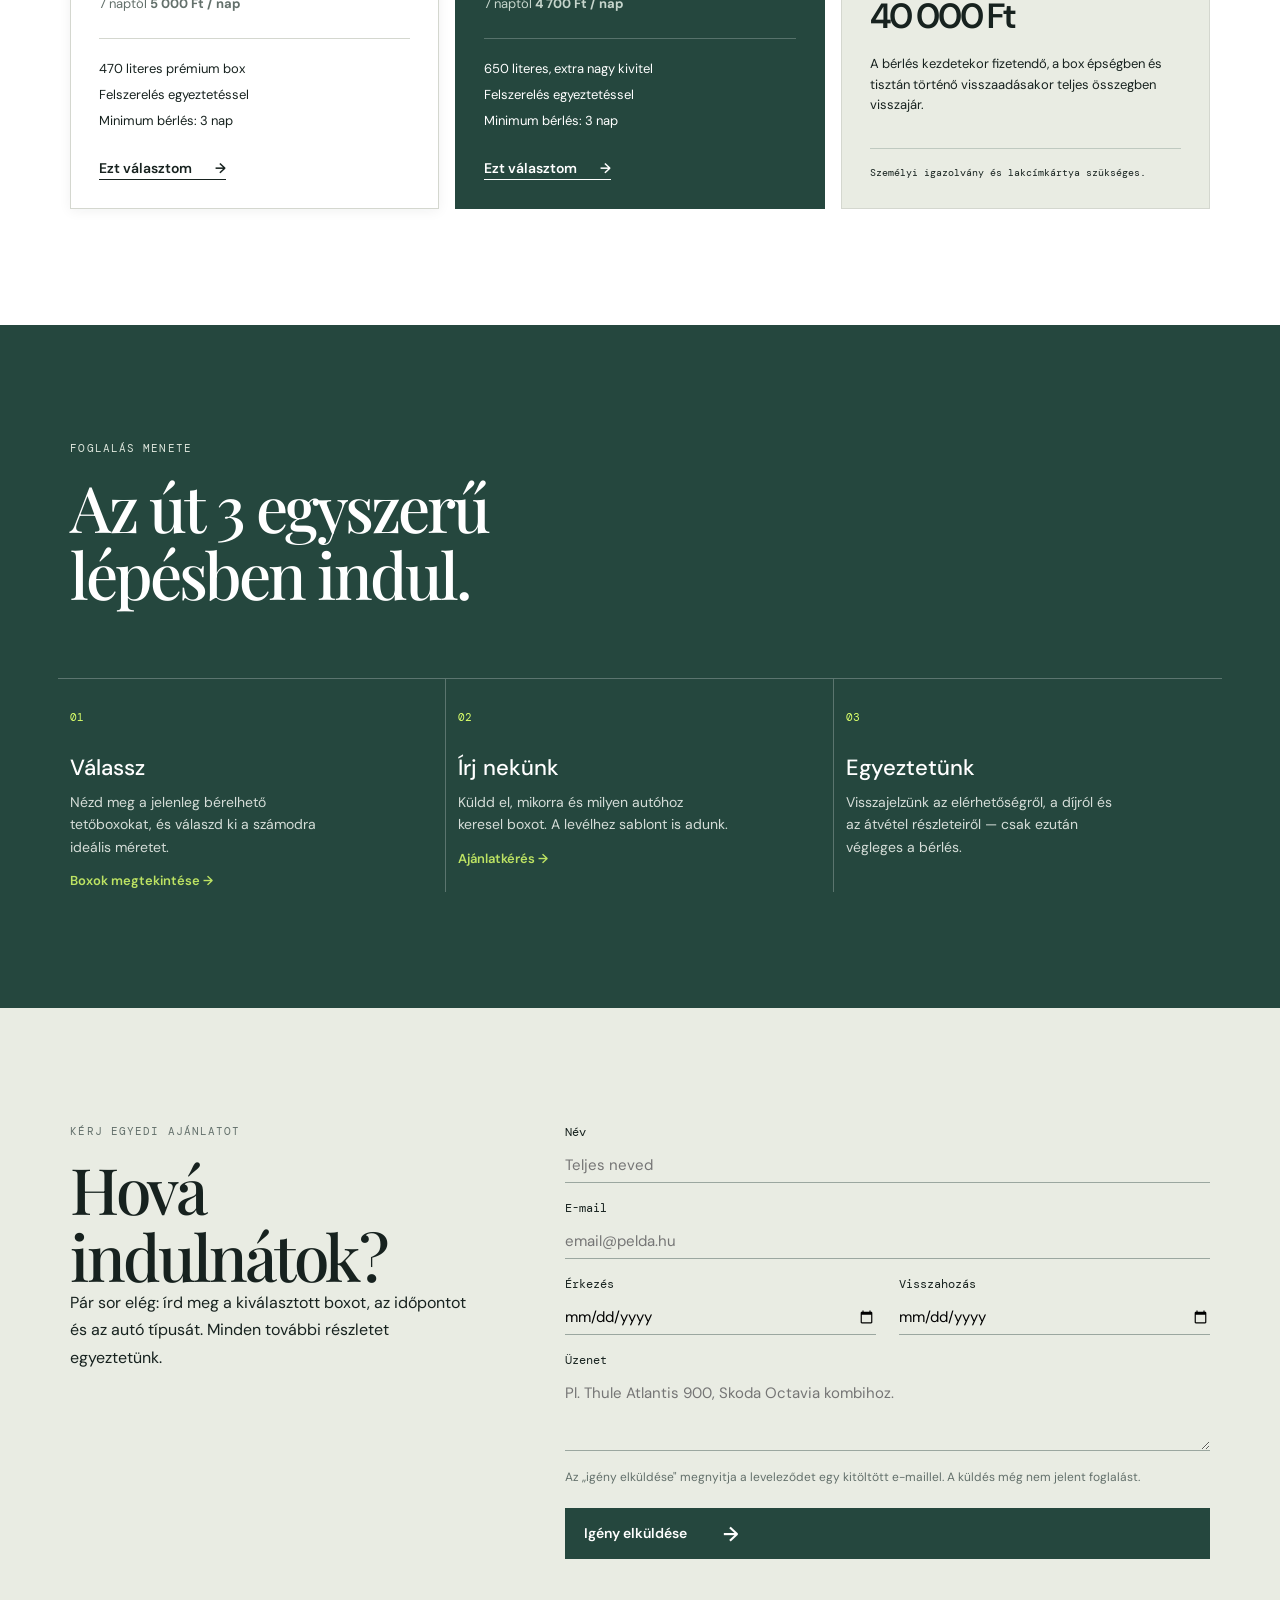
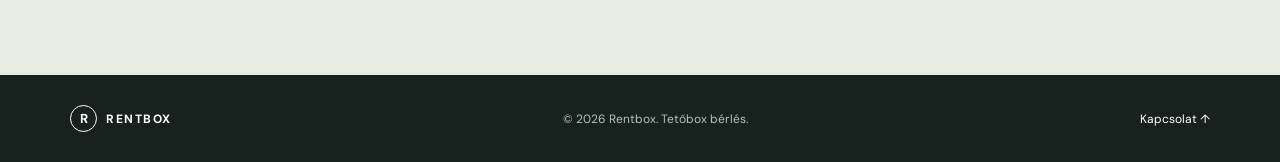
==== commit b00c47f6: "feat: Bootstrap 5.3 integráció — reszponzív grid, navbar collapse, tablet breakpoint" ====
--- a/index.html
+++ b/index.html
@@ -5,17 +5,34 @@
     <meta name="viewport" content="width=device-width, initial-scale=1.0" />
     <meta name="description" content="Tetőbox bérlés egyszerűen, személyes egyeztetéssel." />
     <title>RENTBOX — Tetőbox bérlés</title>
+    <link rel="stylesheet" href="https://cdn.jsdelivr.net/npm/bootstrap@5.3.3/dist/css/bootstrap.min.css" integrity="sha384-QWTKZyjpPEjISv5WaRU9OFeRpok6YctnYmDr5pNlyT2bRjXh0JMhjY6hW+ALEwIH" crossorigin="anonymous" />
     <link rel="stylesheet" href="styles.css" />
   </head>
   <body>
     <div class="page-loader" aria-hidden="true"><span class="brand-mark">R</span></div>
-    <header class="site-header">
-      <a class="brand" href="#top" aria-label="Rentbox főoldal"><span class="brand-mark">R</span>RENTBOX</a>
-      <button class="nav-toggle" type="button" aria-expanded="false" aria-controls="navigation"><span></span><span></span></button>
-      <nav id="navigation"><a href="#boxok">Bérlés</a><a href="#arak">Árak</a><a href="elado.html">Eladó boxok</a><a href="#hogyan">Hogyan működik?</a><a href="#kapcsolat" class="nav-contact">Kapcsolat</a></nav>
+
+    <!-- ── Navbar ── -->
+    <header class="site-header navbar navbar-expand-lg navbar-dark">
+      <a class="brand navbar-brand" href="#top" aria-label="Rentbox főoldal"><span class="brand-mark">R</span>RENTBOX</a>
+      <button class="navbar-toggler nav-toggle border-0 p-0" type="button"
+        data-bs-toggle="collapse" data-bs-target="#navigation"
+        aria-expanded="false" aria-controls="navigation" aria-label="Navigáció megnyitása">
+        <span></span><span></span>
+      </button>
+      <div class="collapse navbar-collapse" id="navigation">
+        <nav class="navbar-nav ms-auto align-items-lg-center">
+          <a class="nav-link" href="#boxok">Bérlés</a>
+          <a class="nav-link" href="#arak">Árak</a>
+          <a class="nav-link" href="elado.html">Eladó boxok</a>
+          <a class="nav-link" href="#hogyan">Hogyan működik?</a>
+          <a class="nav-link nav-contact" href="#kapcsolat">Kapcsolat</a>
+        </nav>
+      </div>
     </header>
 
     <main id="top">
+
+      <!-- ── Hero ── -->
       <section class="hero">
         <div class="hero-photo" role="img" aria-label="Autó tetőboxszal egy hegyi úton"></div>
         <div class="hero-overlay"></div>
@@ -33,112 +50,220 @@
         <div class="scroll-note">Görgess tovább <span></span></div>
       </section>
 
+      <!-- ── Intro ── -->
       <section class="intro section-padding">
         <p class="eyebrow">MINDEN ÉVSZAKRA, BÉRLÉ STŐL HOZZÁD</p>
-        <div class="intro-grid">
-          <h2>Nyáron, télen —<br />mindig befér.</h2>
-          <div class="feature-list">
-            <div class="feature-item">
-              <strong>Nyár: csomagok, sátrak, kerékpáros kellékek</strong>
-              <p>Legyen szó tengerparti nyaralásról, kempingezésről vagy hétvégi kiépülésről — a box mindent befogad, ami az autóban már nem fér el.</p>
+        <div class="row align-items-end g-4 g-lg-5 intro-grid">
+          <div class="col-12 col-lg-6">
+            <h2>Nyáron, télen —<br />mindig befér.</h2>
+          </div>
+          <div class="col-12 col-lg-6">
+            <div class="feature-list">
+              <div class="feature-item">
+                <strong>Nyár: csomagok, sátrak, kerékpáros kellékek</strong>
+                <p>Legyen szó tengerparti nyaralásról, kempingezésről vagy hétvégi kiépülésről — a box mindent befogad, ami az autóban már nem fér el.</p>
+              </div>
+              <div class="feature-item">
+                <strong>Tél: sífelés, snowboard, csizma, rákótalpak</strong>
+                <p>A bulky téli felszerelés tökkéletesen elfoglalja a csomagteret — tetőboxszal viszont kinyerik azt a helyet, amit a családnak szántatok.</p>
+              </div>
+              <div class="feature-item">
+                <strong>Személyes egyeztetés, rejtett díjak nélkül</strong>
+                <p>Ellenőrizzük, hogy a box illik-e az autódhoz, és pontosan azt fizeted, amit megelőzőleg megbeszéltünk.</p>
+              </div>
             </div>
-            <div class="feature-item">
-              <strong>Tél: sífelés, snowboard, csizma, rákótalpak</strong>
-              <p>A bulky téli felszerelés tökkéletesen elfoglalja a csomagteret — tetőboxszal viszont kinyerik azt a helyet, amit a családnak szántatok.</p>
-            </div>
-            <div class="feature-item">
-              <strong>Személyes egyeztetés, rejtett díjak nélkül</strong>
-              <p>Ellenőrizzük, hogy a box illik-e az autódhoz, és pontosan azt fizeted, amit megelőzőleg megbeszéltünk.</p>
-            </div>
-          </div>
-        </div>
-      </section>
-
+          </div>
+        </div>
+      </section>
+
+      <!-- ── Boxok ── -->
       <section id="boxok" class="boxes section-padding">
-        <div class="section-heading"><div><p class="eyebrow">JELENLEG ELÉRHETŐ</p><h2>Válassz tetőboxot.</h2></div><p>Az elérhetőség és a bérlés díja az igény elküldése után, egyeztetéssel kerül megerősítésre.</p></div>
-        <div class="product-grid">
-          <article class="product-card reveal">
-            <div class="product-visual visual-excellence"><span class="product-number">01</span><button class="image-open" type="button" data-image="images/web/IMG_8900.jpg" data-alt="Thule Excellence tetőbox nagy nézetben"><img src="images/web/IMG_8900.jpg" alt="Thule Excellence tetőbox" /></button></div>
-            <div class="product-details"><div><p class="eyebrow">PRÉMIUM / AERODINAMIKUS</p><h3>Thule Excellence</h3></div><span class="arrow">↗</span></div>
-            <p class="product-desc">Sleek, aerodinamikus forma, amelyet egyaránt elkészítettünk sífelésre és nyaralásra. Kétoldali nyitás megkönnyíti a csomagolást, az orráramvonalak pedig csendessé teszik a hosszú autópályás távokat is. Ideális 2–4 fős utazásokhoz.</p>
-            <div class="specs"><span>520 l térfogat</span><span>218 × 94 × 40 cm</span><span>75 kg max.</span><span>Kétoldali nyitás</span><span>Tél és nyár</span></div>
-            <button class="text-link gallery-open" data-gallery="excellence">Összes fotó megtekintése <span>→</span></button><button class="text-link choose-box" data-box="Thule Excellence">Erre kérnék ajánlatot <span>→</span></button>
-          </article>
-          <article class="product-card reveal">
-            <div class="product-visual visual-atlantis"><span class="product-number">02</span><button class="image-open" type="button" data-image="images/web/atlantis-900.jpg" data-alt="Thule Atlantis 900 tetőbox autóra szerelve, nagy nézetben"><img src="images/web/atlantis-900.jpg" alt="Thule Atlantis 900 tetőbox autóra szerelve" /></button></div>
-            <div class="product-details"><div><p class="eyebrow">NAGY CSOMAGTÉR / CSALÁDOS</p><h3>Thule Atlantis 900</h3></div><span class="arrow">↗</span></div>
-            <p class="product-desc">Extra nagy kapacitású box, amelybe belefér a teljes téli sífelszerelés — vagy a család nyári kempingfelszerelése. Hosszabb utakon is stabil, teli terheléssel is csendes. Ideális 4–5 fős utazásokhoz és nagyméretű felszerelésekhez.</p>
-            <div class="specs"><span>650 l térfogat</span><span>Nagy méretű kivitel</span><span>26 kg önsúly</span><span>Snowboard / sí</span><span>Tél és nyár</span></div>
-            <button class="text-link gallery-open" data-gallery="atlantis">Összes fotó megtekintése <span>→</span></button><button class="text-link choose-box" data-box="Thule Atlantis 900">Erre kérnék ajánlatot <span>→</span></button>
-          </article>
+        <div class="section-heading">
+          <div>
+            <p class="eyebrow">JELENLEG ELÉRHETŐ</p>
+            <h2>Válassz tetőboxot.</h2>
+          </div>
+          <p>Az elérhetőség és a bérlés díja az igény elküldése után, egyeztetéssel kerül megerősítésre.</p>
+        </div>
+        <div class="row g-3 product-grid">
+          <div class="col-12 col-md-6">
+            <article class="product-card reveal h-100">
+              <div class="product-visual visual-excellence">
+                <span class="product-number">01</span>
+                <button class="image-open" type="button" data-image="images/web/IMG_8900.jpg" data-alt="Thule Excellence tetőbox nagy nézetben">
+                  <img src="images/web/IMG_8900.jpg" alt="Thule Excellence tetőbox" />
+                </button>
+              </div>
+              <div class="product-details">
+                <div><p class="eyebrow">PRÉMIUM / AERODINAMIKUS</p><h3>Thule Excellence</h3></div>
+                <span class="arrow">↗</span>
+              </div>
+              <p class="product-desc">Sleek, aerodinamikus forma, amelyet egyaránt elkészítettünk sífelésre és nyaralásra. Kétoldali nyitás megkönnyíti a csomagolást, az orráramvonalak pedig csendessé teszik a hosszú autópályás távokat is. Ideális 2–4 fős utazásokhoz.</p>
+              <div class="specs"><span>520 l térfogat</span><span>218 × 94 × 40 cm</span><span>75 kg max.</span><span>Kétoldali nyitás</span><span>Tél és nyár</span></div>
+              <button class="text-link gallery-open" data-gallery="excellence">Összes fotó megtekintése <span>→</span></button>
+              <button class="text-link choose-box" data-box="Thule Excellence">Erre kérnék ajánlatot <span>→</span></button>
+            </article>
+          </div>
+          <div class="col-12 col-md-6">
+            <article class="product-card reveal h-100">
+              <div class="product-visual visual-atlantis">
+                <span class="product-number">02</span>
+                <button class="image-open" type="button" data-image="images/web/atlantis-900.jpg" data-alt="Thule Atlantis 900 tetőbox autóra szerelve, nagy nézetben">
+                  <img src="images/web/atlantis-900.jpg" alt="Thule Atlantis 900 tetőbox autóra szerelve" />
+                </button>
+              </div>
+              <div class="product-details">
+                <div><p class="eyebrow">NAGY CSOMAGTÉR / CSALÁDOS</p><h3>Thule Atlantis 900</h3></div>
+                <span class="arrow">↗</span>
+              </div>
+              <p class="product-desc">Extra nagy kapacitású box, amelybe belefér a teljes téli sífelszerelés — vagy a család nyári kempingfelszerelése. Hosszabb utakon is stabil, teli terheléssel is csendes. Ideális 4–5 fős utazásokhoz és nagyméretű felszerelésekhez.</p>
+              <div class="specs"><span>650 l térfogat</span><span>Nagy méretű kivitel</span><span>26 kg önsúly</span><span>Snowboard / sí</span><span>Tél és nyár</span></div>
+              <button class="text-link gallery-open" data-gallery="atlantis">Összes fotó megtekintése <span>→</span></button>
+              <button class="text-link choose-box" data-box="Thule Atlantis 900">Erre kérnék ajánlatot <span>→</span></button>
+            </article>
+          </div>
         </div>
         <p class="product-note">A boxok felszerelhetősége az autó tetőcsomagtartójától és a gyártó előírásaitól függ. Foglalás előtt ezt mindig ellenőrizzük.</p>
       </section>
 
+      <!-- ── Vélemények ── -->
       <section class="testimonials section-padding">
         <p class="eyebrow">Ügyfelek mondták</p>
-        <div class="testimonials-grid">
-          <blockquote class="testimonial-card">
-            <p>„Tökéletesen illeszkedett a tetőcsomagтartóra, a box gyönyörű állapotban volt. Ajánlom mindenkinek síelésre!”</p>
-            <cite>— Kovács Péter, Pécs</cite>
-          </blockquote>
-          <blockquote class="testimonial-card">
-            <p>„Személyes egyeztetés, rugalmas feltételek. Nem volt semmi rejtett díj, pontosan azt kaptuk amit ígértek.”</p>
-            <cite>— Szabó Andrea, Budapest</cite>
-          </blockquote>
-          <blockquote class="testimonial-card">
-            <p>„A 650 literes box egész téli felszerelésünket befogadta. Jövőre is ezt választjuk!”</p>
-            <cite>— Horváth Gábor, Győr</cite>
-          </blockquote>
-        </div>
-      </section>
-
+        <div class="row g-3 testimonials-grid">
+          <div class="col-12 col-md-4">
+            <blockquote class="testimonial-card h-100">
+              <p>„Tökéletesen illeszkedett a tetőcsomagtartóra, a box gyönyörű állapotban volt. Ajánlom mindenkinek síelésre!"</p>
+              <cite>— Kovács Péter, Pécs</cite>
+            </blockquote>
+          </div>
+          <div class="col-12 col-md-4">
+            <blockquote class="testimonial-card h-100">
+              <p>„Személyes egyeztetés, rugalmas feltételek. Nem volt semmi rejtett díj, pontosan azt kaptuk amit ígértek."</p>
+              <cite>— Szabó Andrea, Budapest</cite>
+            </blockquote>
+          </div>
+          <div class="col-12 col-md-4">
+            <blockquote class="testimonial-card h-100">
+              <p>„A 650 literes box egész téli felszerelésünket befogadta. Jövőre is ezt választjuk!"</p>
+              <cite>— Horváth Gábor, Győr</cite>
+            </blockquote>
+          </div>
+        </div>
+      </section>
+
+      <!-- ── Árak ── -->
       <section id="arak" class="pricing section-padding">
-        <div class="section-heading"><div><p class="eyebrow">ÁTLÁTHATÓ FELTÉTELEK</p><h2>Árak, rejtett sorok nélkül.</h2></div><p>A bérleti díj a foglalás visszaigazolásakor válik véglegessé. A kauciót a sértetlen box visszaadásakor visszaadjuk.</p></div>
-        <div class="price-grid">
-          <article class="price-card"><p class="eyebrow">THULE EXCELLENCE</p><h3>5 500 <small>Ft / nap</small></h3><p class="longer">7 naptól <strong>5 000 Ft / nap</strong></p><ul><li>470 literes prémium box</li><li>Felszerelés egyeztetéssel</li><li>Minimum bérlés: 3 nap</li></ul><button class="text-link choose-box" data-box="Thule Excellence">Ezt választom <span>→</span></button></article>
-          <article class="price-card featured"><span class="price-badge">NAGY CSOMAGTÉR</span><p class="eyebrow">THULE ATLANTIS 900</p><h3>5 000 <small>Ft / nap</small></h3><p class="longer">7 naptól <strong>4 700 Ft / nap</strong></p><ul><li>650 literes, extra nagy kivitel</li><li>Felszerelés egyeztetéssel</li><li>Minimum bérlés: 3 nap</li></ul><button class="text-link choose-box" data-box="Thule Atlantis 900">Ezt választom <span>→</span></button></article>
-          <aside class="deposit-card"><span class="deposit-icon">⌁</span><p class="eyebrow">KAUCIÓ</p><strong>40 000 Ft</strong><p>A bérlés kezdetekor fizetendő, a box épségben és tisztán történő visszaadásakor teljes összegben visszajár.</p><span class="deposit-detail">Személyi igazolvány és lakcímkártya szükséges.</span></aside>
-        </div>
-      </section>
-
+        <div class="section-heading">
+          <div>
+            <p class="eyebrow">ÁTLÁTHATÓ FELTÉTELEK</p>
+            <h2>Árak, rejtett sorok nélkül.</h2>
+          </div>
+          <p>A bérleti díj a foglalás visszaigazolásakor válik véglegessé. A kauciót a sértetlen box visszaadásakor visszaadjuk.</p>
+        </div>
+        <div class="row g-3 price-grid">
+          <div class="col-12 col-md-6 col-lg-4">
+            <article class="price-card h-100">
+              <p class="eyebrow">THULE EXCELLENCE</p>
+              <h3>5 500 <small>Ft / nap</small></h3>
+              <p class="longer">7 naptól <strong>5 000 Ft / nap</strong></p>
+              <ul><li>470 literes prémium box</li><li>Felszerelés egyeztetéssel</li><li>Minimum bérlés: 3 nap</li></ul>
+              <button class="text-link choose-box" data-box="Thule Excellence">Ezt választom <span>→</span></button>
+            </article>
+          </div>
+          <div class="col-12 col-md-6 col-lg-4">
+            <article class="price-card featured h-100">
+              <span class="price-badge">NAGY CSOMAGTÉR</span>
+              <p class="eyebrow">THULE ATLANTIS 900</p>
+              <h3>5 000 <small>Ft / nap</small></h3>
+              <p class="longer">7 naptól <strong>4 700 Ft / nap</strong></p>
+              <ul><li>650 literes, extra nagy kivitel</li><li>Felszerelés egyeztetéssel</li><li>Minimum bérlés: 3 nap</li></ul>
+              <button class="text-link choose-box" data-box="Thule Atlantis 900">Ezt választom <span>→</span></button>
+            </article>
+          </div>
+          <div class="col-12 col-md-12 col-lg-4">
+            <aside class="deposit-card h-100">
+              <span class="deposit-icon">⌁</span>
+              <p class="eyebrow">KAUCIÓ</p>
+              <strong>40 000 Ft</strong>
+              <p>A bérlés kezdetekor fizetendő, a box épségben és tisztán történő visszaadásakor teljes összegben visszajár.</p>
+              <span class="deposit-detail">Személyi igazolvány és lakcímkártya szükséges.</span>
+            </aside>
+          </div>
+        </div>
+      </section>
+
+      <!-- ── Hogyan működik ── -->
       <section id="hogyan" class="steps section-padding">
-        <p class="eyebrow light">FOGLALÁS MENETE</p><h2>Az út 3 egyszerű lépésben indul.</h2>
-        <div class="steps-grid">
-          <article>
-            <span class="step-num">01</span>
-            <h3>Válassz</h3>
-            <p>Nézd meg a jelenleg bérelhető tetőboxokat, és válaszd ki a számodra ideális méretet.</p>
-            <a href="#boxok" class="step-link">Boxok megtekintése →</a>
-          </article>
-          <article>
-            <span class="step-num">02</span>
-            <h3>Írj nekünk</h3>
-            <p>Küldd el, mikorra és milyen autóhoz keresel boxot. A levélhez sablont is adunk.</p>
-            <a href="#kapcsolat" class="step-link">Ajánlatkérés →</a>
-          </article>
-          <article>
-            <span class="step-num">03</span>
-            <h3>Egyeztetünk</h3>
-            <p>Visszajelzünk az elérhetőségről, a díjról és az átvétel részleteiről — csak ezután végleges a bérlés.</p>
-          </article>
-        </div>
-      </section>
-
+        <p class="eyebrow light">FOGLALÁS MENETE</p>
+        <h2>Az út 3 egyszerű lépésben indul.</h2>
+        <div class="row steps-grid">
+          <div class="col-12 col-md-4">
+            <article>
+              <span class="step-num">01</span>
+              <h3>Válassz</h3>
+              <p>Nézd meg a jelenleg bérelhető tetőboxokat, és válaszd ki a számodra ideális méretet.</p>
+              <a href="#boxok" class="step-link">Boxok megtekintése →</a>
+            </article>
+          </div>
+          <div class="col-12 col-md-4">
+            <article>
+              <span class="step-num">02</span>
+              <h3>Írj nekünk</h3>
+              <p>Küldd el, mikorra és milyen autóhoz keresel boxot. A levélhez sablont is adunk.</p>
+              <a href="#kapcsolat" class="step-link">Ajánlatkérés →</a>
+            </article>
+          </div>
+          <div class="col-12 col-md-4">
+            <article>
+              <span class="step-num">03</span>
+              <h3>Egyeztetünk</h3>
+              <p>Visszajelzünk az elérhetőségről, a díjról és az átvétel részleteiről — csak ezután végleges a bérlés.</p>
+            </article>
+          </div>
+        </div>
+      </section>
+
+      <!-- ── Kapcsolat ── -->
       <section id="kapcsolat" class="contact section-padding">
-        <div><p class="eyebrow">KÉRJ EGYEDI AJÁNLATOT</p><h2>Hová indulnátok?</h2><p class="contact-copy">Pár sor elég: írd meg a kiválasztott boxot, az időpontot és az autó típusát. Minden további részletet egyeztetünk.</p></div>
-        <form id="inquiry-form" class="inquiry-form">
-          <label>Név<input required name="name" autocomplete="name" placeholder="Teljes neved" /></label>
-          <label>E-mail<input required name="email" type="email" autocomplete="email" placeholder="email@pelda.hu" /></label>
-          <div class="form-row"><label>Érkezés<input required name="from" type="date" /></label><label>Visszahozás<input required name="to" type="date" /></label></div>
-          <label>Üzenet<textarea name="message" rows="3" placeholder="Pl. Thule Atlantis 900, Skoda Octavia kombihoz."></textarea></label>
-          <p class="form-hint">Az „igény elküldése” megnyitja a leveleződet egy kitöltött e-maillel. A küldés még nem jelent foglalást.</p>
-          <button class="button button-dark" type="submit">Igény elküldése <span>→</span></button>
-        </form>
-      </section>
+        <div class="row align-items-start g-4 g-lg-5">
+          <div class="col-12 col-lg-5">
+            <p class="eyebrow">KÉRJ EGYEDI AJÁNLATOT</p>
+            <h2>Hová indulnátok?</h2>
+            <p class="contact-copy">Pár sor elég: írd meg a kiválasztott boxot, az időpontot és az autó típusát. Minden további részletet egyeztetünk.</p>
+          </div>
+          <div class="col-12 col-lg-7">
+            <form id="inquiry-form" class="inquiry-form">
+              <label>Név<input required name="name" autocomplete="name" placeholder="Teljes neved" /></label>
+              <label>E-mail<input required name="email" type="email" autocomplete="email" placeholder="email@pelda.hu" /></label>
+              <div class="form-row">
+                <label>Érkezés<input required name="from" type="date" /></label>
+                <label>Visszahozás<input required name="to" type="date" /></label>
+              </div>
+              <label>Üzenet<textarea name="message" rows="3" placeholder="Pl. Thule Atlantis 900, Skoda Octavia kombihoz."></textarea></label>
+              <p class="form-hint">Az „igény elküldése" megnyitja a leveleződet egy kitöltött e-maillel. A küldés még nem jelent foglalást.</p>
+              <button class="button button-dark" type="submit">Igény elküldése <span>→</span></button>
+            </form>
+          </div>
+        </div>
+      </section>
+
     </main>
-    <footer><a class="brand" href="#top"><span class="brand-mark">R</span>RENTBOX</a><p>© <span id="year"></span> Rentbox. Tetőbox bérlés.</p><a href="#kapcsolat">Kapcsolat ↑</a></footer>
-    <dialog class="image-modal" id="image-modal"><button class="modal-close" type="button" aria-label="Kép bezárása">×</button><button class="gallery-nav gallery-prev" type="button" aria-label="Előző kép">←</button><img src="" alt="" /><button class="gallery-nav gallery-next" type="button" aria-label="Következő kép">→</button><p class="gallery-counter"></p></dialog>
+
+    <footer>
+      <a class="brand" href="#top"><span class="brand-mark">R</span>RENTBOX</a>
+      <p>© <span id="year"></span> Rentbox. Tetőbox bérlés.</p>
+      <a href="#kapcsolat">Kapcsolat ↑</a>
+    </footer>
+
+    <dialog class="image-modal" id="image-modal">
+      <button class="modal-close" type="button" aria-label="Kép bezárása">×</button>
+      <button class="gallery-nav gallery-prev" type="button" aria-label="Előző kép">←</button>
+      <img src="" alt="" />
+      <button class="gallery-nav gallery-next" type="button" aria-label="Következő kép">→</button>
+      <p class="gallery-counter"></p>
+    </dialog>
+
+    <script src="https://cdn.jsdelivr.net/npm/bootstrap@5.3.3/dist/js/bootstrap.bundle.min.js" integrity="sha384-YvpcrYf0tY3lHB60NNkmXc4s9bIOgUxi8T/jzmSXAWncMmFeBHHCf0BQpnuXVYP4" crossorigin="anonymous"></script>
     <script src="script.js"></script>
   </body>
 </html>
--- a/styles.css
+++ b/styles.css
@@ -1,77 +1,569 @@
+/* ── Google Fonts ── */
 @import url('https://fonts.googleapis.com/css2?family=DM+Mono&family=DM+Sans:opsz,wght@9..40,400;9..40,500;9..40,600;9..40,700&family=Playfair+Display:ital,wght@0,500;0,600;1,500;1,600&display=swap');
-:root{--ink:#17221f;--paper:#f4f3ed;--green:#25473e;--acid:#d9ff6a;--line:#d4d7cf;--muted:#63706b}*{box-sizing:border-box}html{scroll-behavior:smooth}body{margin:0;background:var(--paper);color:var(--ink);font-family:'DM Sans',sans-serif}a{color:inherit;text-decoration:none}.site-header{height:78px;display:flex;align-items:center;justify-content:space-between;padding:0 5.5vw;position:absolute;width:100%;z-index:5;color:#fff}.brand{font-weight:700;letter-spacing:.12em;font-size:14px;display:flex;align-items:center;gap:9px}.brand-mark{height:27px;width:27px;border:1px solid currentColor;border-radius:50%;display:grid;place-items:center;font-size:13px;letter-spacing:0}nav{display:flex;align-items:center;gap:31px;font-size:14px}nav a{opacity:.88}nav a:hover{opacity:1}.nav-contact{border:1px solid #ffffff70;border-radius:20px;padding:9px 15px}.nav-toggle{display:none}.hero{height:min(790px,100svh);min-height:620px;position:relative;color:white;overflow:hidden}.hero-photo{position:absolute;inset:0;background:url('https://images.unsplash.com/photo-1504215680853-026ed2a45def?auto=format&fit=crop&w=2000&q=85') center/cover;animation:drift 16s ease-in-out infinite alternate}.hero-overlay{position:absolute;inset:0;background:linear-gradient(90deg,rgba(13,27,23,.82) 0%,rgba(13,27,23,.47) 44%,rgba(13,27,23,.08) 75%),linear-gradient(0deg,rgba(13,27,23,.25),transparent 40%)}.hero-content{position:relative;z-index:1;padding:clamp(155px,23vh,210px) 5.5vw 0;max-width:810px}.eyebrow{font:11px 'DM Mono',monospace;letter-spacing:.1em;color:var(--muted);margin:0 0 18px}.eyebrow.light{color:#dce5db}.hero h1,h2{font-family:'Playfair Display',serif;font-weight:500;letter-spacing:-.045em}.hero h1{font-size:clamp(54px,7vw,102px);line-height:.99;margin:0}.hero h1 em{color:var(--acid);font-weight:500}.hero-copy{font-size:17px;line-height:1.6;max-width:490px;margin:29px 0 35px;color:#edf2eb}.button{display:inline-flex;align-items:center;gap:36px;padding:15px 19px;font-size:14px;font-weight:600;border:0;cursor:pointer;transition:transform .25s,background .25s}.button:hover{transform:translateY(-3px)}.button span{font-size:20px;line-height:12px}.button-light{background:var(--acid);color:var(--ink)}.button-dark{background:var(--green);color:#fff}.scroll-note{position:absolute;z-index:1;bottom:35px;left:5.5vw;font:10px 'DM Mono';letter-spacing:.08em;display:flex;align-items:center;gap:12px}.scroll-note span{width:35px;height:1px;background:#fff}.section-padding{padding:116px 5.5vw}.intro{background:#e9ece3}.intro-grid{display:grid;grid-template-columns:1fr 1fr;gap:12vw;align-items:end}.intro h2,.section-heading h2,.contact h2{font-size:clamp(41px,5vw,72px);line-height:1.04;margin:0}.intro-grid p{font-size:18px;line-height:1.65;max-width:470px;margin:0}.boxes{padding-bottom:76px}.section-heading{display:flex;justify-content:space-between;gap:50px;align-items:end;margin-bottom:48px}.section-heading>p{max-width:350px;font-size:14px;line-height:1.6;color:var(--muted);margin:0}.product-grid{display:grid;grid-template-columns:1fr 1fr;gap:20px}.product-card{padding:20px;background:#fff}.product-visual{height:310px;position:relative;overflow:hidden;isolation:isolate}.visual-excellence{background:linear-gradient(145deg,#d6dfd6,#a8b9ae)}.visual-atlantis{background:linear-gradient(145deg,#cdd2cc,#9da9a0)}.product-visual:after{content:'';position:absolute;inset:auto -10% -18%;height:45%;background:#193b32;transform:rotate(-7deg);z-index:-1}.product-number{font:12px 'DM Mono';position:absolute;top:17px;left:17px}.roofbox-shape{position:absolute;width:69%;height:35%;border-radius:65% 42% 25% 18%/90% 87% 20% 25%;background:linear-gradient(155deg,#4f5955,#111918 60%,#52635c);top:30%;left:16%;transform:rotate(-8deg);box-shadow:0 24px 23px #10251d75}.visual-atlantis .roofbox-shape{width:75%;height:42%;top:27%;left:11%;border-radius:53% 34% 19% 16%/85% 90% 19% 30%;background:linear-gradient(160deg,#485451,#121b19 64%,#3d4b46)}.roofbox-shape:before{content:'';position:absolute;inset:9% 4% 18%;border-radius:inherit;background:linear-gradient(180deg,#6e7973,#273330 52%,#101514)}.roofbox-shape i{position:absolute;height:4px;width:61%;background:#a5b8aa;bottom:3px;left:22%;transform:skew(-35deg);z-index:1}.product-details{display:flex;justify-content:space-between;align-items:end;padding:22px 0 16px;border-bottom:1px solid var(--line)}.product-details .eyebrow{margin:0 0 8px}.product-details h3{font-size:25px;letter-spacing:-.045em;margin:0}.arrow{font-size:24px}.specs{display:flex;flex-wrap:wrap;gap:8px;padding:16px 0}.specs span{font:10px 'DM Mono';padding:6px 8px;background:#edf0e9;color:#44514c}.text-link{border:0;background:none;padding:0 0 2px;border-bottom:1px solid var(--ink);font:600 14px 'DM Sans';cursor:pointer}.text-link span{margin-left:20px}.product-desc{font-size:13px;line-height:1.65;color:var(--muted);margin:12px 0 0;padding-bottom:12px;border-bottom:1px solid var(--line)}.product-note{font-size:12px;color:var(--muted);line-height:1.6;margin:28px 0 0}.steps{background:var(--green);color:#fff}.steps h2{font-size:clamp(39px,5vw,68px);max-width:650px;line-height:1.05;margin:0 0 70px}.steps-grid{display:grid;grid-template-columns:repeat(3,1fr);border-top:1px solid #ffffff40}.steps-grid article{padding:25px 30px 0 0;min-height:190px;border-right:1px solid #ffffff40}.steps-grid article+article{padding-left:30px}.steps-grid article:last-child{border:0}.steps-grid span{font:11px 'DM Mono';color:var(--acid)}.steps-grid h3{font-size:22px;margin:27px 0 10px}.steps-grid p{margin:0;font-size:14px;line-height:1.6;color:#d5ddd8;max-width:270px}.contact{display:grid;grid-template-columns:1fr 1fr;gap:11vw;background:#e9ece3}.contact-copy{max-width:410px;font-size:16px;line-height:1.7}.inquiry-form{display:flex;flex-direction:column;gap:17px}.inquiry-form label{font:12px 'DM Mono';display:flex;flex-direction:column;gap:8px}.inquiry-form input,.inquiry-form textarea{background:transparent;border:0;border-bottom:1px solid #9ba7a0;border-radius:0;font:15px 'DM Sans';padding:7px 0;outline:none}.inquiry-form input:focus,.inquiry-form textarea:focus{border-color:var(--green)}.form-row{display:grid;grid-template-columns:1fr 1fr;gap:23px}.form-hint{font-size:12px;line-height:1.5;color:var(--muted);margin:0 0 5px}footer{display:flex;align-items:center;justify-content:space-between;padding:30px 5.5vw;background:#17221f;color:#fff;font-size:12px}footer .brand{font-size:12px}footer p{margin:0;color:#b6c0ba}@keyframes drift{to{transform:scale(1.045)}}.reveal{animation:enter .7s ease-out both}@keyframes enter{from{opacity:0;transform:translateY(18px)}to{opacity:1;transform:none}}@media(max-width:700px){.site-header{height:66px;padding:0 22px}.nav-toggle{display:flex;flex-direction:column;gap:5px;border:0;background:transparent;padding:8px}.nav-toggle span{display:block;width:22px;height:1px;background:#fff}nav{display:none;position:absolute;top:58px;right:20px;background:#fff;color:var(--ink);padding:18px;flex-direction:column;align-items:stretch;gap:13px;box-shadow:0 10px 35px #0003}nav.open{display:flex}.nav-contact{border-color:var(--line)}.hero{min-height:660px}.hero-content{padding:155px 22px 0}.hero h1{font-size:57px}.hero-copy{font-size:15px}.scroll-note{left:22px}.section-padding{padding:75px 22px}.intro-grid,.contact{grid-template-columns:1fr;gap:30px}.intro h2,.section-heading h2,.contact h2{font-size:43px}.intro-grid p{font-size:16px}.section-heading{display:block;margin-bottom:28px}.section-heading>p{margin-top:20px}.product-grid{grid-template-columns:1fr;gap:15px}.product-visual{height:250px}.steps h2{margin-bottom:45px}.steps-grid{grid-template-columns:1fr}.steps-grid article,.steps-grid article+article{border-right:0;border-bottom:1px solid #ffffff40;padding:25px 0;min-height:0}.steps-grid article:last-child{border-bottom:0}.contact{gap:46px}.form-row{gap:15px}footer{padding:27px 22px;align-items:flex-start;gap:16px;flex-wrap:wrap}footer p{order:3;flex-basis:100%}}
-/* Saját termékfotók */
-.hero-photo{background-image:url('images/ThuleExcellence/IMG_8676.JPEG');background-position:center 56%}
-.product-visual{background:#e7e9e3}
-.product-visual::after{display:none}
-.product-visual img{width:100%;height:100%;object-fit:cover;display:block;transition:transform .5s ease}
-.product-card:hover .product-visual img{transform:scale(1.035)}
-.visual-excellence img{object-position:center 55%}
-.visual-atlantis img{object-position:center}
-.product-number{z-index:1;padding:5px 7px;background:#ffffffcf}
-
-.sales-page{background:#f4f3ed}.sales-header{height:80px;padding:0 5.5vw;display:flex;align-items:center;justify-content:space-between;background:var(--green);color:#fff}.back-link{font-size:13px}.sales-hero{padding:110px 5.5vw 80px;background:var(--green);color:#fff}.sales-hero .eyebrow{color:#dce5db}.sales-hero h1{font:500 clamp(55px,8vw,110px)/.94 'Playfair Display';letter-spacing:-.065em;margin:0}.sales-hero h1 em{color:var(--acid)}.sales-hero>p:last-child{max-width:440px;color:#dbe2dd;line-height:1.65;margin:28px 0 0}.sales-list{padding:30px 5.5vw 110px}.sale-item{display:grid;grid-template-columns:1.15fr .85fr;min-height:490px;background:#fff;margin-bottom:24px}.sale-item.alternate{direction:rtl}.sale-item.alternate>*{direction:ltr}.sale-photo{border:0;padding:0;position:relative;overflow:hidden;background:#d7ded7;cursor:zoom-in}.sale-photo img{width:100%;height:100%;object-fit:cover;display:block;transition:transform .55s ease}.sale-photo:hover img{transform:scale(1.04)}.sale-photo span{position:absolute;left:20px;bottom:20px;padding:9px 12px;background:#ffffffdf;color:var(--ink);font:11px 'DM Mono'}.sale-copy{padding:55px;display:flex;flex-direction:column;align-items:flex-start}.sale-copy h2{font-size:43px;margin:0 0 16px}.sale-description{font-size:15px;line-height:1.65;max-width:390px;margin:0}.sale-meta{display:flex;flex-wrap:wrap;gap:7px;margin:26px 0}.sale-meta span{font:10px 'DM Mono';background:#edf0e9;padding:6px 8px}.sale-price{width:100%;border-top:1px solid var(--line);padding:16px 0 22px;margin-top:auto;display:flex;justify-content:space-between;align-items:end}.sale-price span{font:11px 'DM Mono';color:var(--muted)}.sale-price strong{font-size:16px}@media(max-width:700px){.sales-header{padding:0 22px}.sales-hero{padding:75px 22px 65px}.sales-list{padding:16px 22px 70px}.sale-item,.sale-item.alternate{grid-template-columns:1fr;direction:ltr}.sale-photo{height:300px}.sale-copy{padding:31px 24px;min-height:360px}.sale-copy h2{font-size:36px}}
-
-.product-card>.text-link{margin:4px 16px 0 0}.gallery-open{color:var(--green)}.image-modal{position:relative}.gallery-nav{position:absolute;top:50%;transform:translateY(-50%);width:42px;height:42px;border:1px solid #ffffff85;border-radius:50%;background:#17221fba;color:white;font-size:20px;cursor:pointer}.gallery-prev{left:-60px}.gallery-next{right:-60px}.gallery-counter{position:absolute;bottom:-34px;left:0;right:0;color:white;text-align:center;font:11px 'DM Mono';margin:0}@media(max-width:700px){.gallery-prev{left:8px}.gallery-next{right:8px}.gallery-nav{top:auto;bottom:8px;transform:none;width:36px;height:36px}}
-
-/* A dialogusnak saját méret kell: különben a százalékos képméret nullára zsugorodhat. */
-.image-modal{width:min(90vw,1050px);height:min(82vh,720px);margin:0;display:none;place-items:center;position:fixed;top:50%;left:50%;transform:translate(-50%,-50%)}
-.image-modal[open]{display:grid}
-.image-modal img{width:100%;height:100%;max-width:none;max-height:none;object-fit:contain;background:#17221f}
-@media(max-width:700px){.image-modal{width:94vw;height:72vh}}
-
-.pricing{background:#fff}.price-grid{display:grid;grid-template-columns:1fr 1fr .85fr;gap:14px}.price-card,.deposit-card{padding:28px;min-height:337px;border:1px solid var(--line);display:flex;flex-direction:column;align-items:flex-start}.price-card.featured{background:var(--green);border-color:var(--green);color:#fff;position:relative}.price-card .eyebrow{margin-bottom:31px}.featured .eyebrow{color:#dce5db}.price-card h3{font:600 43px 'DM Sans';letter-spacing:-.07em;margin:0 0 8px}.price-card h3 small{font:12px 'DM Mono';letter-spacing:0;color:var(--muted)}.featured h3 small{color:#c6d5cc}.longer{font-size:13px;color:var(--muted);margin:0 0 25px}.featured .longer{color:#c6d5cc}.price-card ul{list-style:none;padding:17px 0 0;margin:0 0 25px;border-top:1px solid var(--line);width:100%;font-size:13px;line-height:2}.featured ul{border-color:#ffffff3b}.price-card .text-link{margin-top:auto}.featured .text-link{border-color:#fff;color:#fff}.price-badge{position:absolute;right:17px;top:17px;background:var(--acid);color:var(--ink);font:9px 'DM Mono';padding:6px}.deposit-card{background:#e9ece3}.deposit-icon{font-size:42px;color:var(--green);line-height:1;margin-bottom:auto}.deposit-card strong{font:600 35px 'DM Sans';letter-spacing:-.06em;margin:2px 0 15px}.deposit-card p:not(.eyebrow){font-size:13px;line-height:1.6;margin:0 0 auto}.deposit-detail{font:10px 'DM Mono';line-height:1.5;padding-top:16px;border-top:1px solid #bfc9c0;width:100%}
-
-/* Interaktív, prémium részletek */
-.page-loader{position:fixed;inset:0;z-index:100;background:var(--green);display:grid;place-items:center;transition:opacity .65s ease,visibility .65s ease}.page-loader .brand-mark{color:var(--acid);width:54px;height:54px;font-size:22px;animation:loaderPulse 1.1s ease-in-out infinite}.page-loader.is-hidden{opacity:0;visibility:hidden}.site-header{transition:background .35s,backdrop-filter .35s,height .35s}.site-header.is-scrolled{position:fixed;height:66px;background:#17221fec;backdrop-filter:blur(12px)}.hero-orbit{position:absolute;right:5.5vw;bottom:42px;width:100px;height:100px;border:1px solid #ffffff85;border-radius:50%;z-index:1;display:grid;place-items:center;animation:spin 14s linear infinite}.hero-orbit span{position:absolute;inset:7px;display:grid;place-items:center;font:8px 'DM Mono';letter-spacing:.15em;line-height:1;word-spacing:65px;text-align:center}.hero-orbit b{font-size:22px;font-weight:400}.image-open{display:block;width:100%;height:100%;padding:0;border:0;background:none;cursor:zoom-in}.image-modal{padding:0;border:0;background:transparent;max-width:min(90vw,1050px);overflow:visible}.image-modal::backdrop{background:#101916e8;backdrop-filter:blur(7px)}.image-modal img{display:block;max-width:100%;max-height:82vh;object-fit:contain}.modal-close{position:absolute;right:-12px;top:-12px;width:38px;height:38px;border:0;border-radius:50%;background:var(--acid);font-size:28px;line-height:1;cursor:pointer}.product-card{transition:transform .35s ease,box-shadow .35s ease}.product-card:hover{transform:translateY(-7px);box-shadow:0 18px 36px #13251d18}.reveal{opacity:0;transform:translateY(25px);animation:none}.reveal.is-visible{animation:enter .7s ease-out both}@keyframes spin{to{transform:rotate(360deg)}}@keyframes loaderPulse{50%{transform:scale(.75);opacity:.55}}@media(max-width:700px){.hero-orbit{right:22px;bottom:28px;width:74px;height:74px}.hero-orbit span{font-size:6px}.scroll-note{bottom:56px}.image-modal{max-width:94vw}.modal-close{right:0;top:-45px}}
-@media(max-width:900px){.price-grid{grid-template-columns:1fr 1fr}.deposit-card{grid-column:span 2;min-height:230px}}@media(max-width:560px){.price-grid{grid-template-columns:1fr}.deposit-card{grid-column:auto;min-height:260px}.price-card,.deposit-card{padding:23px;min-height:305px}}
-
-/* Aktív oldal nav link kiemelés */
-nav a.nav-active { opacity: 1; border-bottom: 1.5px solid var(--acid); padding-bottom: 2px; }
-
-/* sales-page: a header felett a sales-hero sötétzöld háttere van, ezért az absolute pozíció rendben van */
+
+/* ════════════════════════════════════════
+   DESIGN TOKENS
+   ════════════════════════════════════════ */
+:root {
+  --ink:   #17221f;
+  --paper: #f4f3ed;
+  --green: #25473e;
+  --acid:  #d9ff6a;
+  --line:  #d4d7cf;
+  --muted: #63706b;
+}
+
+/* ════════════════════════════════════════
+   RESET & BASE
+   ════════════════════════════════════════ */
+*, *::before, *::after { box-sizing: border-box; }
+html  { scroll-behavior: smooth; }
+body  { margin: 0; background: var(--paper); color: var(--ink); font-family: 'DM Sans', sans-serif; }
+a     { color: inherit; text-decoration: none; }
+
+/* Bootstrap reset override — undo default link/button colours */
+a:hover { color: inherit; }
+button  { font-family: inherit; }
+
+/* ════════════════════════════════════════
+   BRAND
+   ════════════════════════════════════════ */
+.brand {
+  font-weight: 700;
+  letter-spacing: .12em;
+  font-size: 14px;
+  display: flex !important;
+  align-items: center;
+  gap: 9px;
+  color: inherit !important;
+}
+.brand-mark {
+  height: 27px;
+  width: 27px;
+  border: 1px solid currentColor;
+  border-radius: 50%;
+  display: grid;
+  place-items: center;
+  font-size: 13px;
+  letter-spacing: 0;
+  flex-shrink: 0;
+}
+
+/* ════════════════════════════════════════
+   NAVBAR / HEADER
+   ════════════════════════════════════════ */
+.site-header {
+  height: 78px;
+  padding: 0 5.5vw;
+  position: absolute;
+  top: 0; left: 0;
+  width: 100%;
+  z-index: 50;
+  color: #fff;
+  transition: background .35s, backdrop-filter .35s, height .35s;
+  /* Bootstrap navbar already does display:flex + align-items:center */
+}
+
+/* Nav links */
+.site-header .navbar-nav  { gap: 28px; font-size: 14px; }
+.site-header .nav-link    { color: rgba(255,255,255,.88) !important; padding: 0 !important; opacity: .88; transition: opacity .2s; }
+.site-header .nav-link:hover { opacity: 1; }
+
+/* Pill "Kapcsolat" link */
+.nav-contact {
+  border: 1px solid rgba(255,255,255,.44);
+  border-radius: 20px;
+  padding: 9px 15px !important;
+}
+
+/* Sticky scrolled state */
+.site-header.is-scrolled {
+  position: fixed;
+  height: 66px;
+  background: rgba(23,34,31,.93);
+  backdrop-filter: blur(12px);
+}
+
+/* ── Hamburger toggle (custom lines, not BS icon) ── */
+.nav-toggle {
+  display: flex;
+  flex-direction: column;
+  gap: 5px;
+  padding: 8px !important;
+  background: transparent;
+  border: 0 !important;
+  box-shadow: none !important;
+}
+.nav-toggle span {
+  display: block;
+  width: 22px;
+  height: 1px;
+  background: #fff;
+  pointer-events: none;
+}
+
+/* ── Mobile nav dropdown ── */
+@media (max-width: 991.98px) {
+  .site-header        { padding: 0 22px; }
+  .navbar-collapse    {
+    background: #fff;
+    color: var(--ink);
+    padding: 18px 22px;
+    box-shadow: 0 10px 35px rgba(0,0,0,.2);
+  }
+  .site-header .nav-link     { color: var(--ink) !important; opacity: 1; padding: 8px 0 !important; }
+  .site-header .nav-link:hover { opacity: .75; }
+  .nav-contact { border-color: var(--line); }
+  .site-header .navbar-nav   { gap: 0; }
+}
+
+/* Active nav link highlight */
+.site-header .nav-link.nav-active {
+  opacity: 1;
+  border-bottom: 1.5px solid var(--acid);
+  padding-bottom: 2px !important;
+}
+
+/* ════════════════════════════════════════
+   EYEBROW LABEL
+   ════════════════════════════════════════ */
+.eyebrow {
+  font: 11px 'DM Mono', monospace;
+  letter-spacing: .1em;
+  color: var(--muted);
+  margin: 0 0 18px;
+}
+.eyebrow.light { color: #dce5db; }
+
+/* ════════════════════════════════════════
+   HERO
+   ════════════════════════════════════════ */
+.hero {
+  height: min(790px, 100svh);
+  min-height: 620px;
+  position: relative;
+  color: #fff;
+  overflow: hidden;
+}
+.hero-photo {
+  position: absolute;
+  inset: 0;
+  background: url('images/ThuleExcellence/IMG_8676.JPEG') center 56% / cover;
+  animation: drift 16s ease-in-out infinite alternate;
+}
+.hero-overlay {
+  position: absolute;
+  inset: 0;
+  background:
+    linear-gradient(90deg, rgba(13,27,23,.82) 0%, rgba(13,27,23,.47) 44%, rgba(13,27,23,.08) 75%),
+    linear-gradient(0deg, rgba(13,27,23,.25), transparent 40%);
+}
+.hero-content {
+  position: relative;
+  z-index: 1;
+  padding: clamp(155px,23vh,210px) 5.5vw 0;
+  max-width: 810px;
+}
+.hero h1, h2 { font-family: 'Playfair Display', serif; font-weight: 500; letter-spacing: -.045em; }
+.hero h1     { font-size: clamp(54px,7vw,102px); line-height: .99; margin: 0; }
+.hero h1 em  { color: var(--acid); font-weight: 500; }
+.hero-copy   { font-size: 17px; line-height: 1.6; max-width: 490px; margin: 29px 0 35px; color: #edf2eb; }
+
+/* Trust bar */
+.hero-trust      { display: flex; flex-wrap: wrap; gap: 20px; margin-top: 28px; }
+.hero-trust span { font: 11px 'DM Mono', monospace; letter-spacing: .06em; color: #d5ddd8; opacity: .9; }
+
+/* Scroll hint */
+.scroll-note      { position: absolute; z-index: 1; bottom: 35px; left: 5.5vw; font: 10px 'DM Mono'; letter-spacing: .08em; display: flex; align-items: center; gap: 12px; color: #fff; }
+.scroll-note span { width: 35px; height: 1px; background: #fff; }
+
+/* ════════════════════════════════════════
+   BUTTONS
+   ════════════════════════════════════════ */
+.button {
+  display: inline-flex;
+  align-items: center;
+  gap: 36px;
+  padding: 15px 19px;
+  font-size: 14px;
+  font-weight: 600;
+  border: 0;
+  cursor: pointer;
+  transition: transform .25s, background .25s;
+  text-decoration: none;
+}
+.button:hover     { transform: translateY(-3px); }
+.button span      { font-size: 20px; line-height: 12px; }
+.button-light     { background: var(--acid); color: var(--ink); }
+.button-dark      { background: var(--green); color: #fff; }
+
+.text-link        { border: 0; background: none; padding: 0 0 2px; border-bottom: 1px solid var(--ink); font: 600 14px 'DM Sans'; cursor: pointer; color: inherit; }
+.text-link span   { margin-left: 20px; }
+.gallery-open     { color: var(--green); border-bottom-color: var(--green); }
+
+/* ════════════════════════════════════════
+   SECTION PADDING (used by all sections)
+   ════════════════════════════════════════ */
+.section-padding { padding: 116px 5.5vw; }
+
+/* Section heading row */
+.section-heading      { display: flex; justify-content: space-between; gap: 50px; align-items: flex-end; margin-bottom: 48px; }
+.section-heading > p  { max-width: 350px; font-size: 14px; line-height: 1.6; color: var(--muted); margin: 0; }
+.section-heading h2,
+.intro h2,
+.contact h2           { font-size: clamp(41px,5vw,72px); line-height: 1.04; margin: 0; }
+
+/* ════════════════════════════════════════
+   INTRO
+   ════════════════════════════════════════ */
+.intro { background: #e9ece3; }
+
+.feature-list        { display: flex; flex-direction: column; gap: 24px; }
+.feature-item        { display: flex; flex-direction: column; gap: 4px; }
+.feature-item strong { font: 600 15px 'DM Sans'; color: var(--ink); }
+.feature-item p      { margin: 0; font-size: 14px; line-height: 1.55; color: var(--muted); }
+
+/* ════════════════════════════════════════
+   PRODUCT CARDS
+   ════════════════════════════════════════ */
+.boxes { padding-bottom: 76px; }
+
+.product-card {
+  padding: 20px;
+  background: #fff;
+  transition: transform .35s ease, box-shadow .35s ease;
+}
+.product-card:hover { transform: translateY(-7px); box-shadow: 0 18px 36px rgba(19,37,29,.18); }
+
+.product-visual { height: 310px; position: relative; overflow: hidden; background: #e7e9e3; }
+.product-visual img { width: 100%; height: 100%; object-fit: cover; display: block; transition: transform .5s ease; }
+.product-card:hover .product-visual img { transform: scale(1.035); }
+.visual-excellence img { object-position: center 55%; }
+.visual-atlantis    img { object-position: center; }
+
+.product-number { font: 12px 'DM Mono'; position: absolute; top: 17px; left: 17px; z-index: 1; padding: 5px 7px; background: rgba(255,255,255,.80); }
+
+.product-details       { display: flex; justify-content: space-between; align-items: flex-end; padding: 22px 0 16px; border-bottom: 1px solid var(--line); }
+.product-details .eyebrow { margin: 0 0 8px; }
+.product-details h3    { font-size: 25px; letter-spacing: -.045em; margin: 0; }
+
+.arrow { font-size: 24px; }
+
+.specs      { display: flex; flex-wrap: wrap; gap: 8px; padding: 16px 0; }
+.specs span { font: 10px 'DM Mono'; padding: 6px 8px; background: #edf0e9; color: #44514c; }
+
+.product-desc { font-size: 13px; line-height: 1.65; color: var(--muted); margin: 12px 0 0; padding-bottom: 12px; border-bottom: 1px solid var(--line); }
+.product-note { font-size: 12px; color: var(--muted); line-height: 1.6; margin: 28px 0 0; }
+
+.product-card > .text-link { margin: 4px 16px 0 0; }
+
+/* Image open button + hover overlay */
+.image-open { display: block; width: 100%; height: 100%; padding: 0; border: 0; background: none; cursor: zoom-in; position: relative; }
+.image-open::after {
+  content: '\2197 Fotók';
+  position: absolute; bottom: 12px; right: 12px;
+  background: rgba(23,34,31,.78); color: #fff;
+  font: 11px 'DM Mono'; letter-spacing: .05em;
+  padding: 6px 10px;
+  opacity: 0; transition: opacity .25s;
+  pointer-events: none;
+}
+.product-card:hover .image-open::after { opacity: 1; }
+
+/* ════════════════════════════════════════
+   TESTIMONIALS
+   ════════════════════════════════════════ */
+.testimonials         { background: var(--green); }
+.testimonials .eyebrow { color: var(--acid); }
+
+.testimonial-card {
+  margin: 0;
+  padding: 28px;
+  background: rgba(255,255,255,.06);
+  border: 1px solid rgba(255,255,255,.12);
+  border-radius: 2px;
+  display: flex;
+  flex-direction: column;
+  gap: 20px;
+  transition: background .25s, transform .25s;
+}
+.testimonial-card:hover { background: rgba(255,255,255,.1); transform: translateY(-4px); }
+.testimonial-card p    { margin: 0; font-size: 15px; line-height: 1.7; color: #dde6de; font-style: italic; flex: 1; }
+.testimonial-card cite { font: 11px 'DM Mono'; letter-spacing: .06em; color: var(--acid); font-style: normal; }
+
+/* ════════════════════════════════════════
+   PRICING
+   ════════════════════════════════════════ */
+.pricing { background: #fff; }
+
+.price-card,
+.deposit-card {
+  padding: 28px;
+  min-height: 337px;
+  border: 1px solid var(--line);
+  display: flex;
+  flex-direction: column;
+  align-items: flex-start;
+}
+.price-card.featured {
+  background: var(--green);
+  border-color: var(--green);
+  color: #fff;
+  position: relative;
+}
+.price-card .eyebrow   { margin-bottom: 31px; }
+.featured .eyebrow     { color: #dce5db; }
+.price-card h3         { font: 600 43px 'DM Sans'; letter-spacing: -.07em; margin: 0 0 8px; }
+.price-card h3 small   { font: 12px 'DM Mono'; letter-spacing: 0; color: var(--muted); }
+.featured h3 small     { color: #c6d5cc; }
+.longer                { font-size: 13px; color: var(--muted); margin: 0 0 25px; }
+.featured .longer      { color: #c6d5cc; }
+.price-card ul         { list-style: none; padding: 17px 0 0; margin: 0 0 25px; border-top: 1px solid var(--line); width: 100%; font-size: 13px; line-height: 2; }
+.featured ul           { border-color: rgba(255,255,255,.23); }
+.price-card .text-link { margin-top: auto; }
+.featured .text-link   { border-color: #fff; color: #fff; }
+.price-badge           { position: absolute; right: 17px; top: 17px; background: var(--acid); color: var(--ink); font: 9px 'DM Mono'; padding: 6px; }
+
+.deposit-card          { background: #e9ece3; }
+.deposit-icon          { font-size: 42px; color: var(--green); line-height: 1; margin-bottom: auto; }
+.deposit-card strong   { font: 600 35px 'DM Sans'; letter-spacing: -.06em; margin: 2px 0 15px; }
+.deposit-card p:not(.eyebrow) { font-size: 13px; line-height: 1.6; margin: 0 0 auto; }
+.deposit-detail        { font: 10px 'DM Mono'; line-height: 1.5; padding-top: 16px; border-top: 1px solid #bfc9c0; width: 100%; }
+
+.price-card:not(.featured) { box-shadow: 0 2px 12px rgba(19,37,29,.06); transition: box-shadow .25s, transform .25s; }
+.price-card:not(.featured):hover { box-shadow: 0 10px 32px rgba(19,37,29,.13); transform: translateY(-4px); }
+
+/* ════════════════════════════════════════
+   STEPS
+   ════════════════════════════════════════ */
+.steps     { background: var(--green); color: #fff; }
+.steps h2  { font-size: clamp(39px,5vw,68px); max-width: 650px; line-height: 1.05; margin: 0 0 70px; }
+
+.steps-grid          { border-top: 1px solid rgba(255,255,255,.25); }
+.steps-grid > div    { border-right: 1px solid rgba(255,255,255,.25); }
+.steps-grid > div:last-child { border-right: 0; }
+
+.steps-grid article  { padding: 25px 30px 0; min-height: 190px; }
+.steps-grid article:first-child { padding-left: 0; }
+
+.step-num            { font: 11px 'DM Mono'; color: var(--acid); }
+.steps-grid h3       { font-size: 22px; margin: 27px 0 10px; }
+.steps-grid p        { margin: 0; font-size: 14px; line-height: 1.6; color: #d5ddd8; max-width: 270px; }
+
+.step-link           { display: inline-block; margin-top: 14px; font: 600 13px 'DM Sans'; color: var(--acid); opacity: .85; transition: opacity .2s; }
+.step-link:hover     { opacity: 1; }
+
+/* ════════════════════════════════════════
+   CONTACT
+   ════════════════════════════════════════ */
+.contact       { background: #e9ece3; }
+.contact-copy  { max-width: 410px; font-size: 16px; line-height: 1.7; }
+
+.inquiry-form { display: flex; flex-direction: column; gap: 17px; }
+.inquiry-form label { font: 12px 'DM Mono'; display: flex; flex-direction: column; gap: 8px; }
+.inquiry-form input,
+.inquiry-form textarea {
+  background: transparent;
+  border: 0;
+  border-bottom: 1px solid #9ba7a0;
+  border-radius: 0;
+  font: 15px 'DM Sans';
+  padding: 7px 0;
+  outline: none;
+}
+.inquiry-form input:focus,
+.inquiry-form textarea:focus { border-color: var(--green); }
+.form-row { display: grid; grid-template-columns: 1fr 1fr; gap: 23px; }
+.form-hint { font-size: 12px; line-height: 1.5; color: var(--muted); margin: 0 0 5px; }
+
+/* ════════════════════════════════════════
+   FOOTER
+   ════════════════════════════════════════ */
+footer {
+  display: flex;
+  align-items: center;
+  justify-content: space-between;
+  padding: 30px 5.5vw;
+  background: #17221f;
+  color: #fff;
+  font-size: 12px;
+}
+footer .brand { font-size: 12px; }
+footer p      { margin: 0; color: #b6c0ba; }
+
+/* ════════════════════════════════════════
+   IMAGE MODAL / GALLERY
+   ════════════════════════════════════════ */
+.image-modal {
+  width: min(90vw, 1050px);
+  height: min(82vh, 720px);
+  margin: 0;
+  display: none;
+  place-items: center;
+  position: fixed;
+  top: 50%; left: 50%;
+  transform: translate(-50%, -50%);
+  padding: 0;
+  border: 0;
+  background: transparent;
+  overflow: visible;
+}
+.image-modal[open]    { display: grid; }
+.image-modal::backdrop { background: rgba(16,25,22,.93); backdrop-filter: blur(7px); }
+.image-modal img      { display: block; width: 100%; height: 100%; object-fit: contain; background: #17221f; }
+
+.gallery-nav {
+  position: absolute;
+  top: 50%; transform: translateY(-50%);
+  width: 42px; height: 42px;
+  border: 1px solid rgba(255,255,255,.53);
+  border-radius: 50%;
+  background: rgba(23,34,31,.73);
+  color: #fff;
+  font-size: 20px;
+  cursor: pointer;
+}
+.gallery-prev { left: -60px; }
+.gallery-next { right: -60px; }
+.gallery-counter { position: absolute; bottom: -34px; left: 0; right: 0; color: #fff; text-align: center; font: 11px 'DM Mono'; margin: 0; }
+
+.modal-close {
+  position: absolute; right: -12px; top: -12px;
+  width: 38px; height: 38px;
+  border: 0; border-radius: 50%;
+  background: var(--acid);
+  font-size: 28px; line-height: 1;
+  cursor: pointer;
+}
+
+/* ════════════════════════════════════════
+   PAGE LOADER
+   ════════════════════════════════════════ */
+.page-loader { position: fixed; inset: 0; z-index: 200; background: var(--green); display: grid; place-items: center; transition: opacity .65s ease, visibility .65s ease; }
+.page-loader .brand-mark { color: var(--acid); width: 54px; height: 54px; font-size: 22px; animation: loaderPulse 1.1s ease-in-out infinite; }
+.page-loader.is-hidden   { opacity: 0; visibility: hidden; }
+
+/* ════════════════════════════════════════
+   ANIMATIONS
+   ════════════════════════════════════════ */
+@keyframes drift       { to { transform: scale(1.045); } }
+@keyframes enter       { from { opacity: 0; transform: translateY(18px); } to { opacity: 1; transform: none; } }
+@keyframes loaderPulse { 50% { transform: scale(.75); opacity: .55; } }
+
+.reveal           { opacity: 0; transform: translateY(25px); animation: none; }
+.reveal.is-visible { animation: enter .7s ease-out both; }
+
+/* ════════════════════════════════════════
+   SALES PAGE (elado.html)
+   ════════════════════════════════════════ */
+.sales-page              { background: #f4f3ed; }
 .sales-page .site-header { position: relative; background: var(--green); }
 .sales-page .site-header.is-scrolled { position: sticky; top: 0; }
 
-/* ── Hero trust bar ── */
-.hero-trust { display: flex; flex-wrap: wrap; gap: 20px; margin-top: 28px; }
-.hero-trust span { font: 11px 'DM Mono', monospace; letter-spacing: .06em; color: #d5ddd8; opacity: .9; }
-
-/* ── Intro feature grid ── */
-.feature-list { display: flex; flex-direction: column; gap: 24px; }
-.feature-item { display: flex; flex-direction: column; gap: 4px; }
-.feature-item strong { font: 600 15px 'DM Sans'; color: var(--ink); }
-.feature-item p { margin: 0; font-size: 14px; line-height: 1.55; color: var(--muted); }
-
-/* ── Product image hover overlay (zoom jelzés) ── */
-.image-open { position: relative; }
-.image-open::after { content: '\2197 Fot\00f3k'; position: absolute; bottom: 12px; right: 12px; background: rgba(23,34,31,.78); color: #fff; font: 11px 'DM Mono'; letter-spacing: .05em; padding: 6px 10px; opacity: 0; transition: opacity .25s; pointer-events: none; }
-.product-card:hover .image-open::after { opacity: 1; }
-
-/* ── Testimonials szekció ── */
-.testimonials { background: var(--green); }
-.testimonials .eyebrow { color: var(--acid); }
-.testimonials-grid { display: grid; grid-template-columns: repeat(3, 1fr); gap: 20px; margin-top: 40px; }
-.testimonial-card { margin: 0; padding: 28px; background: rgba(255,255,255,.06); border: 1px solid rgba(255,255,255,.12); border-radius: 2px; display: flex; flex-direction: column; gap: 20px; transition: background .25s, transform .25s; }
-.testimonial-card:hover { background: rgba(255,255,255,.1); transform: translateY(-4px); }
-.testimonial-card p { margin: 0; font-size: 15px; line-height: 1.7; color: #dde6de; font-style: italic; flex: 1; }
-.testimonial-card cite { font: 11px 'DM Mono'; letter-spacing: .06em; color: var(--acid); font-style: normal; }
-
-/* ── Árak kártya hover (nem-featured) ── */
-.price-card:not(.featured) { box-shadow: 0 2px 12px rgba(19,37,29,.06); transition: box-shadow .25s, transform .25s; }
-.price-card:not(.featured):hover { box-shadow: 0 10px 32px rgba(19,37,29,.13); transform: translateY(-4px); }
-
-/* ── Steps: szám és link ── */
-.step-num { font: 11px 'DM Mono'; color: var(--acid); }
-.step-link { display: inline-block; margin-top: 14px; font: 600 13px 'DM Sans'; color: var(--acid); opacity: .85; transition: opacity .2s; }
-.step-link:hover { opacity: 1; }
-
-/* ── Reszponzív: új elemek mobilon ── */
-@media(max-width: 700px) {
-  .hero-trust { gap: 12px; }
-  .testimonials-grid { grid-template-columns: 1fr; }
-  .testimonial-card { padding: 22px; }
-  .feature-list { gap: 20px; }
-}
-
-
+/* Sales page navbar colours override (bg is always green) */
+.sales-page .navbar-collapse { background: var(--green); }
+.sales-page .site-header .nav-link { color: rgba(255,255,255,.88) !important; }
+@media (max-width: 991.98px) {
+  .sales-page .navbar-collapse { background: #1d3b33; }
+}
+
+.sales-hero { padding: 110px 5.5vw 80px; background: var(--green); color: #fff; }
+.sales-hero .eyebrow          { color: #dce5db; }
+.sales-hero h1                { font: 500 clamp(55px,8vw,110px)/.94 'Playfair Display'; letter-spacing: -.065em; margin: 0; }
+.sales-hero h1 em             { color: var(--acid); }
+.sales-hero > p:last-child    { max-width: 440px; color: #dbe2dd; line-height: 1.65; margin: 28px 0 0; }
+
+.sales-list    { padding: 30px 5.5vw 110px; }
+
+.sale-item {
+  display: grid;
+  grid-template-columns: 1.15fr .85fr;
+  min-height: 490px;
+  background: #fff;
+  margin-bottom: 24px;
+}
+.sale-item.alternate      { direction: rtl; }
+.sale-item.alternate > *  { direction: ltr; }
+
+.sale-photo           { border: 0; padding: 0; position: relative; overflow: hidden; background: #d7ded7; cursor: zoom-in; }
+.sale-photo img       { width: 100%; height: 100%; object-fit: cover; display: block; transition: transform .55s ease; }
+.sale-photo:hover img { transform: scale(1.04); }
+.sale-photo span      { position: absolute; left: 20px; bottom: 20px; padding: 9px 12px; background: rgba(255,255,255,.87); color: var(--ink); font: 11px 'DM Mono'; }
+
+.sale-copy              { padding: 55px; display: flex; flex-direction: column; align-items: flex-start; }
+.sale-copy h2           { font-size: 43px; margin: 0 0 16px; }
+.sale-description       { font-size: 15px; line-height: 1.65; max-width: 390px; margin: 0; }
+.sale-meta              { display: flex; flex-wrap: wrap; gap: 7px; margin: 26px 0; }
+.sale-meta span         { font: 10px 'DM Mono'; background: #edf0e9; padding: 6px 8px; }
+.sale-price             { width: 100%; border-top: 1px solid var(--line); padding: 16px 0 22px; margin-top: auto; display: flex; justify-content: space-between; align-items: flex-end; }
+.sale-price span        { font: 11px 'DM Mono'; color: var(--muted); }
+.sale-price strong      { font-size: 16px; }
+
+/* ════════════════════════════════════════
+   RESPONSIVE BREAKPOINTS
+   ════════════════════════════════════════ */
+
+/* ── Tablet / small desktop (Bootstrap lg: <992px) ── */
+@media (max-width: 991.98px) {
+  .section-padding   { padding: 90px 5vw; }
+  .section-heading   { display: block; margin-bottom: 28px; }
+  .section-heading > p { margin-top: 20px; }
+  .steps h2          { margin-bottom: 45px; }
+  /* Steps: 3-col on md+ via Bootstrap col-md-4, borders go vertical → horizontal */
+}
+
+/* ── Mobile (Bootstrap md: <768px) ── */
+@media (max-width: 767.98px) {
+  /* Navbar */
+  .site-header        { height: 66px; }
+
+  /* Hero */
+  .hero               { min-height: 660px; }
+  .hero-content       { padding: 155px 22px 0; }
+  .hero h1            { font-size: 57px; }
+  .hero-copy          { font-size: 15px; }
+  .scroll-note        { left: 22px; bottom: 56px; }
+  .hero-trust         { gap: 12px; }
+
+  /* Sections */
+  .section-padding    { padding: 75px 22px; }
+  .section-heading h2,
+  .intro h2,
+  .contact h2         { font-size: 43px; }
+  .feature-list       { gap: 20px; }
+
+  /* Product cards */
+  .product-visual     { height: 250px; }
+
+  /* Steps — stacked on mobile */
+  .steps-grid > div   { border-right: 0; border-bottom: 1px solid rgba(255,255,255,.25); }
+  .steps-grid > div:last-child { border-bottom: 0; }
+  .steps-grid article { min-height: 0; padding: 25px 0; }
+  .steps-grid p       { max-width: none; }
+
+  /* Form */
+  .form-row           { gap: 15px; }
+
+  /* Footer */
+  footer { padding: 27px 22px; align-items: flex-start; gap: 16px; flex-wrap: wrap; }
+  footer p { order: 3; flex-basis: 100%; }
+
+  /* Modal */
+  .image-modal        { width: 94vw; height: 72vh; }
+  .modal-close        { right: 0; top: -45px; }
+  .gallery-prev       { left: 8px; }
+  .gallery-next       { right: 8px; }
+  .gallery-nav        { top: auto; bottom: 8px; transform: none; width: 36px; height: 36px; }
+
+  /* Sales page */
+  .sales-hero         { padding: 75px 22px 65px; }
+  .sales-list         { padding: 16px 22px 70px; }
+  .sale-item,
+  .sale-item.alternate { grid-template-columns: 1fr; direction: ltr; min-height: 0; }
+  .sale-photo         { height: 300px; }
+  .sale-copy          { padding: 31px 24px; }
+  .sale-copy h2       { font-size: 36px; }
+
+  /* Testimonials */
+  .testimonial-card   { padding: 22px; }
+}
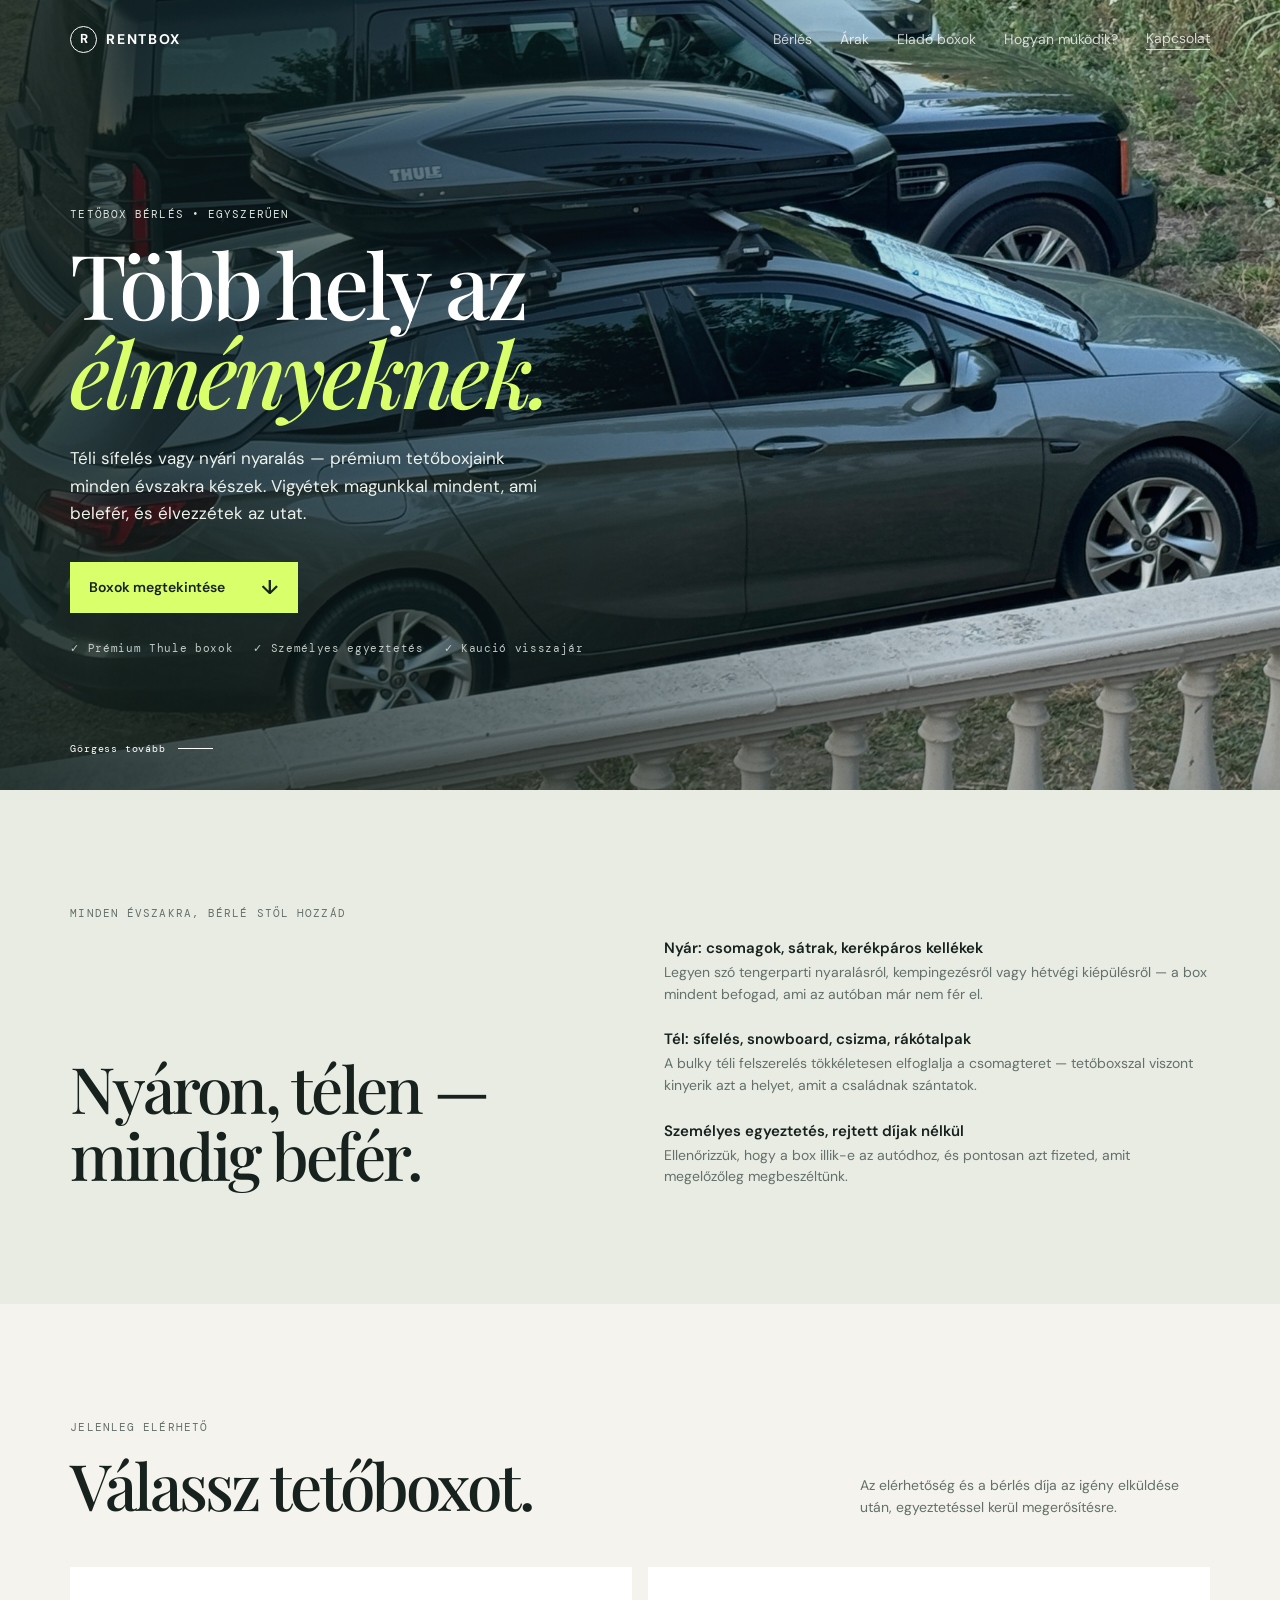
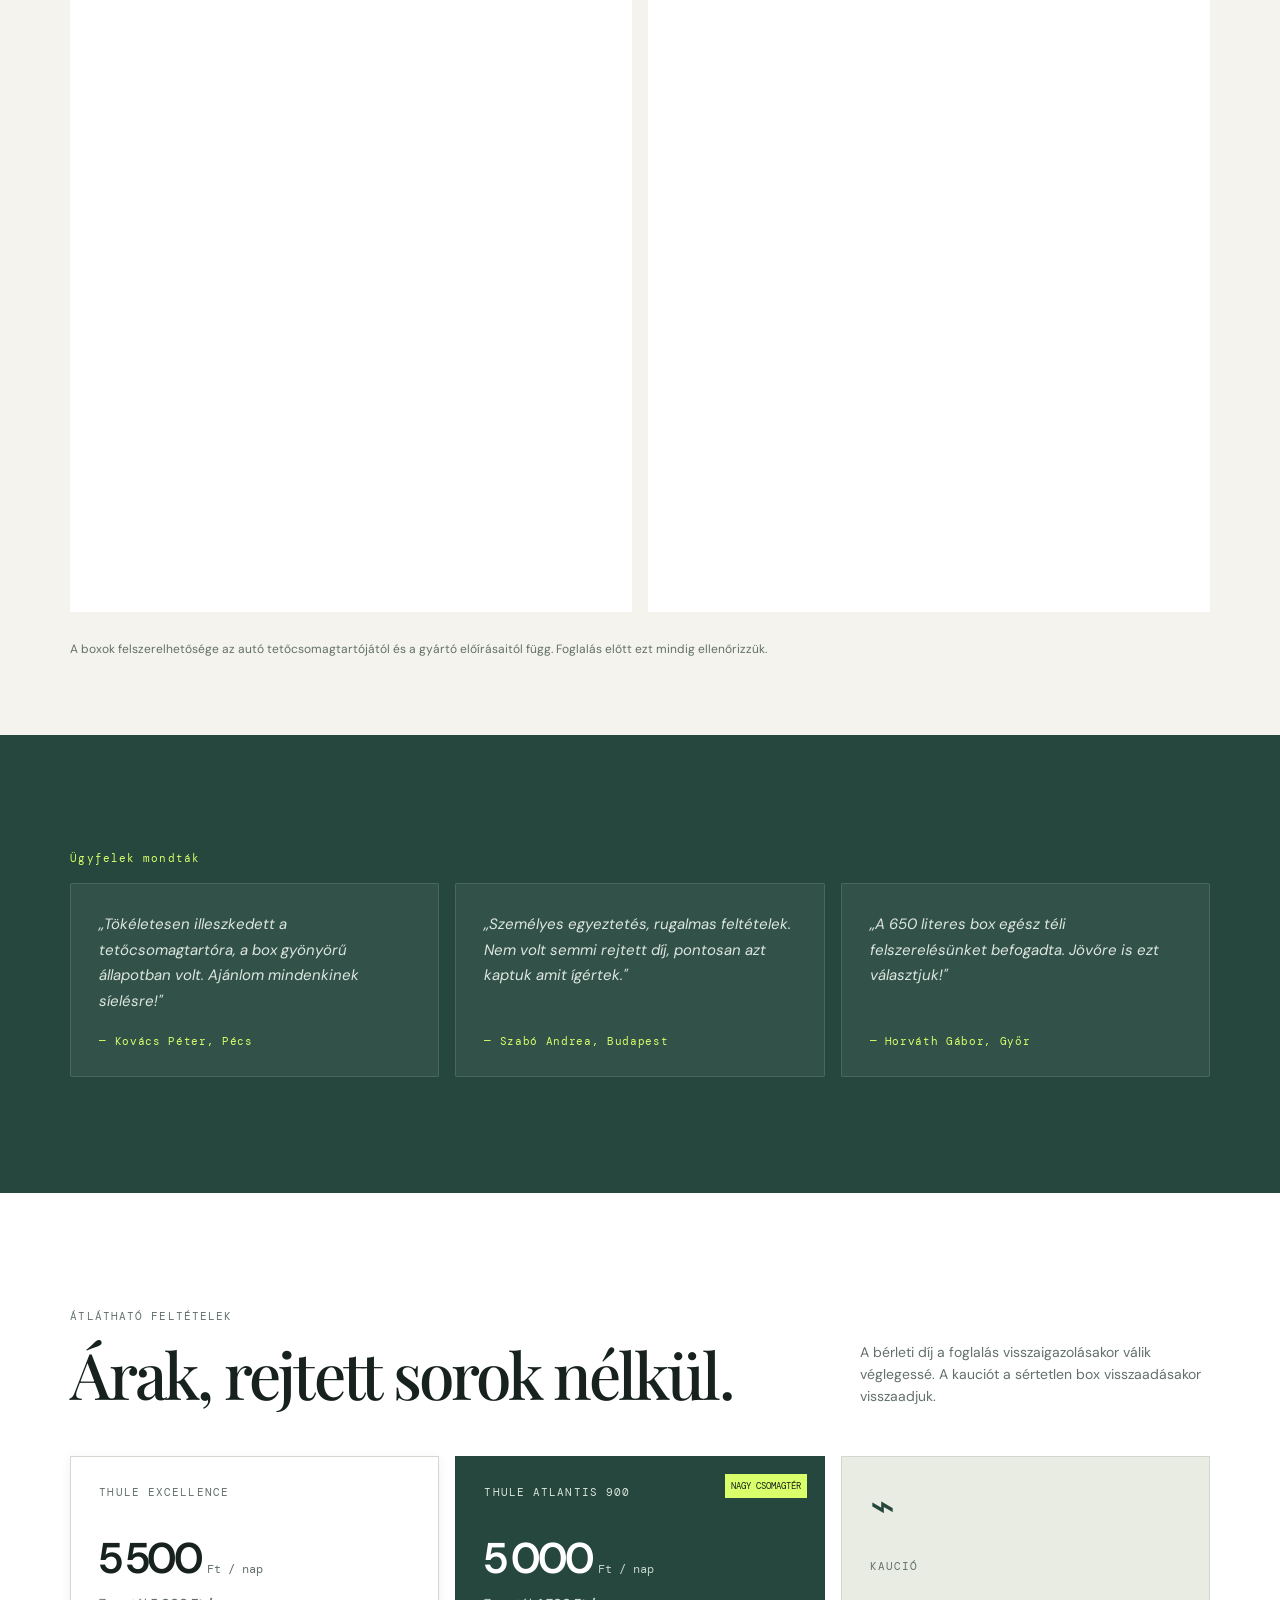
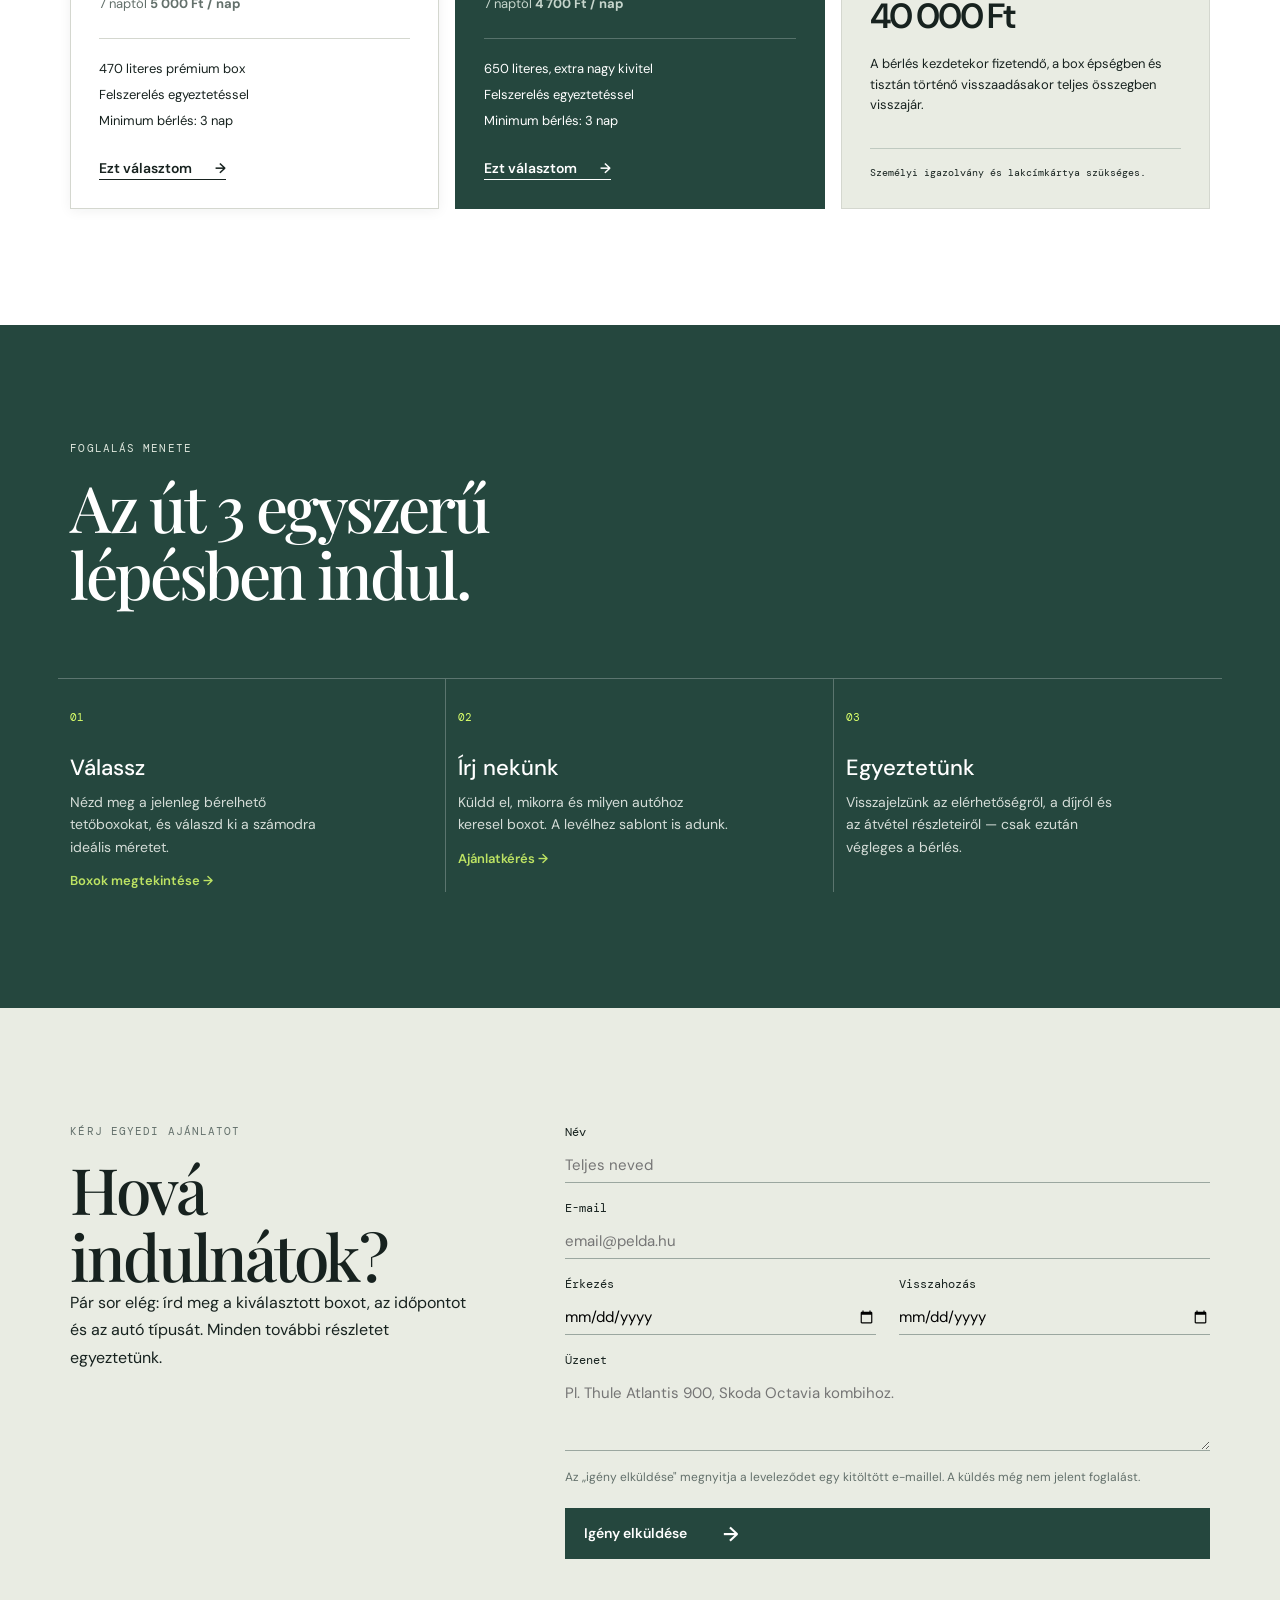
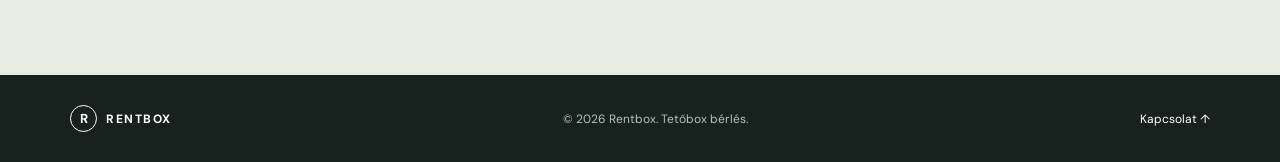
==== commit 46ad232c: "fix: szendvics menu — min-height, vastagabb vonalak, látható gomb keret" ====
--- a/index.html
+++ b/index.html
@@ -14,7 +14,7 @@
     <!-- ── Navbar ── -->
     <header class="site-header navbar navbar-expand-lg navbar-dark">
       <a class="brand navbar-brand" href="#top" aria-label="Rentbox főoldal"><span class="brand-mark">R</span>RENTBOX</a>
-      <button class="navbar-toggler nav-toggle border-0 p-0" type="button"
+      <button class="navbar-toggler nav-toggle border-0" type="button"
         data-bs-toggle="collapse" data-bs-target="#navigation"
         aria-expanded="false" aria-controls="navigation" aria-label="Navigáció megnyitása">
         <span></span><span></span>
--- a/styles.css
+++ b/styles.css
@@ -53,14 +53,15 @@
    NAVBAR / HEADER
    ════════════════════════════════════════ */
 .site-header {
-  height: 78px;
+  min-height: 78px;        /* min- hogy a collapse ki tudjon nyílni */
   padding: 0 5.5vw;
   position: absolute;
   top: 0; left: 0;
   width: 100%;
   z-index: 50;
   color: #fff;
-  transition: background .35s, backdrop-filter .35s, height .35s;
+  overflow: visible;       /* ne vágja le a lenyíló menüt */
+  transition: background .35s, backdrop-filter .35s, min-height .35s;
   /* Bootstrap navbar already does display:flex + align-items:center */
 }
 
@@ -69,11 +70,10 @@
 .site-header .nav-link    { color: rgba(255,255,255,.88) !important; padding: 0 !important; opacity: .88; transition: opacity .2s; }
 .site-header .nav-link:hover { opacity: 1; }
 
-/* Pill "Kapcsolat" link */
+/* "Kapcsolat" link — acid alávonás a többi linktől való megkülönböztetéshez */
 .nav-contact {
-  border: 1px solid rgba(255,255,255,.44);
-  border-radius: 20px;
-  padding: 9px 15px !important;
+  border-bottom: 1.5px solid var(--acid);
+  padding-bottom: 2px;
 }
 
 /* Sticky scrolled state */
@@ -84,22 +84,29 @@
   backdrop-filter: blur(12px);
 }
 
-/* ── Hamburger toggle (custom lines, not BS icon) ── */
+/* Hamburger toggle gomb */
 .nav-toggle {
   display: flex;
   flex-direction: column;
-  gap: 5px;
-  padding: 8px !important;
-  background: transparent;
-  border: 0 !important;
+  justify-content: center;
+  gap: 6px;
+  width: 42px;
+  height: 42px;
+  padding: 9px !important;   /* !important: Bootstrap p-0 utility ellen */
+  background: rgba(255,255,255,.12);
+  border: 1px solid rgba(255,255,255,.25) !important;
+  border-radius: 6px;
   box-shadow: none !important;
+  cursor: pointer;
 }
 .nav-toggle span {
   display: block;
-  width: 22px;
-  height: 1px;
+  width: 24px;
+  height: 2px;
   background: #fff;
+  border-radius: 2px;
   pointer-events: none;
+  transition: background .2s;
 }
 
 /* ── Mobile nav dropdown ── */
@@ -113,7 +120,7 @@
   }
   .site-header .nav-link     { color: var(--ink) !important; opacity: 1; padding: 8px 0 !important; }
   .site-header .nav-link:hover { opacity: .75; }
-  .nav-contact { border-color: var(--line); }
+  .nav-contact { border-bottom-color: var(--muted); }
   .site-header .navbar-nav   { gap: 0; }
 }
 
